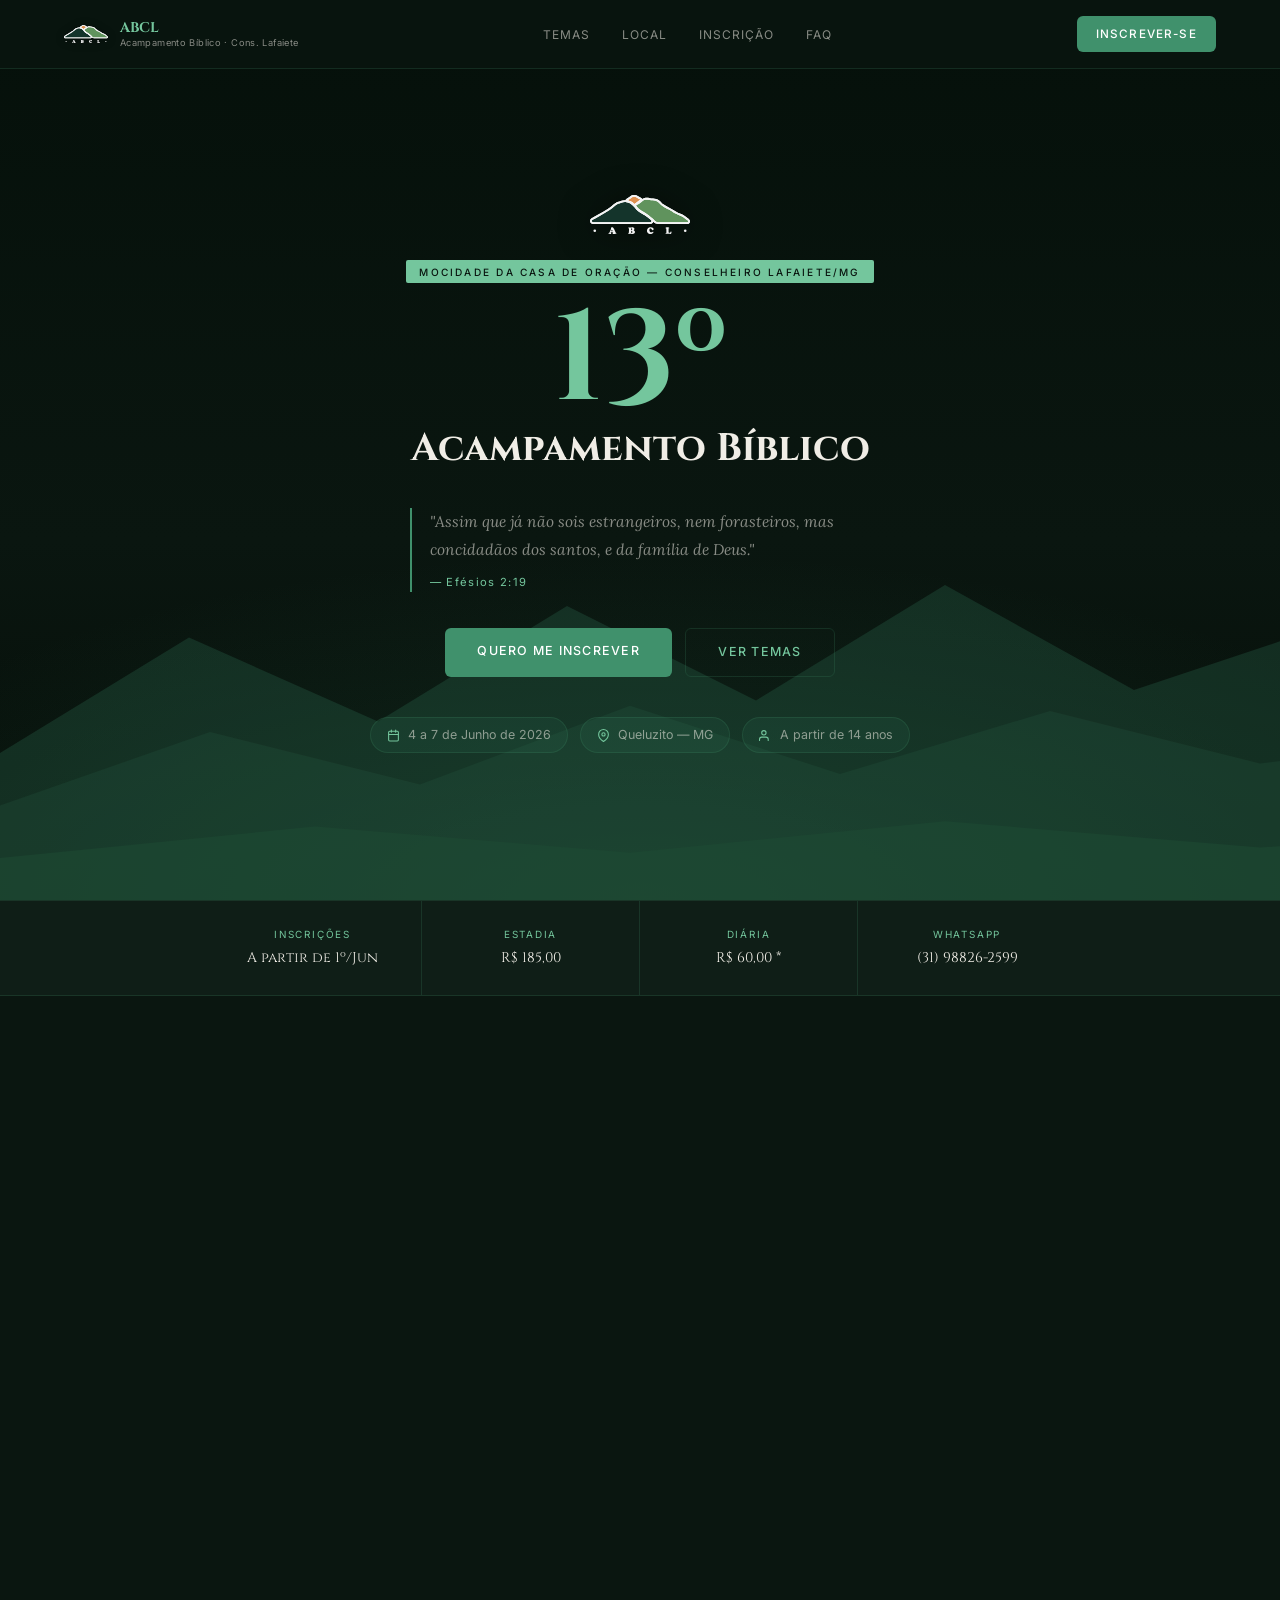
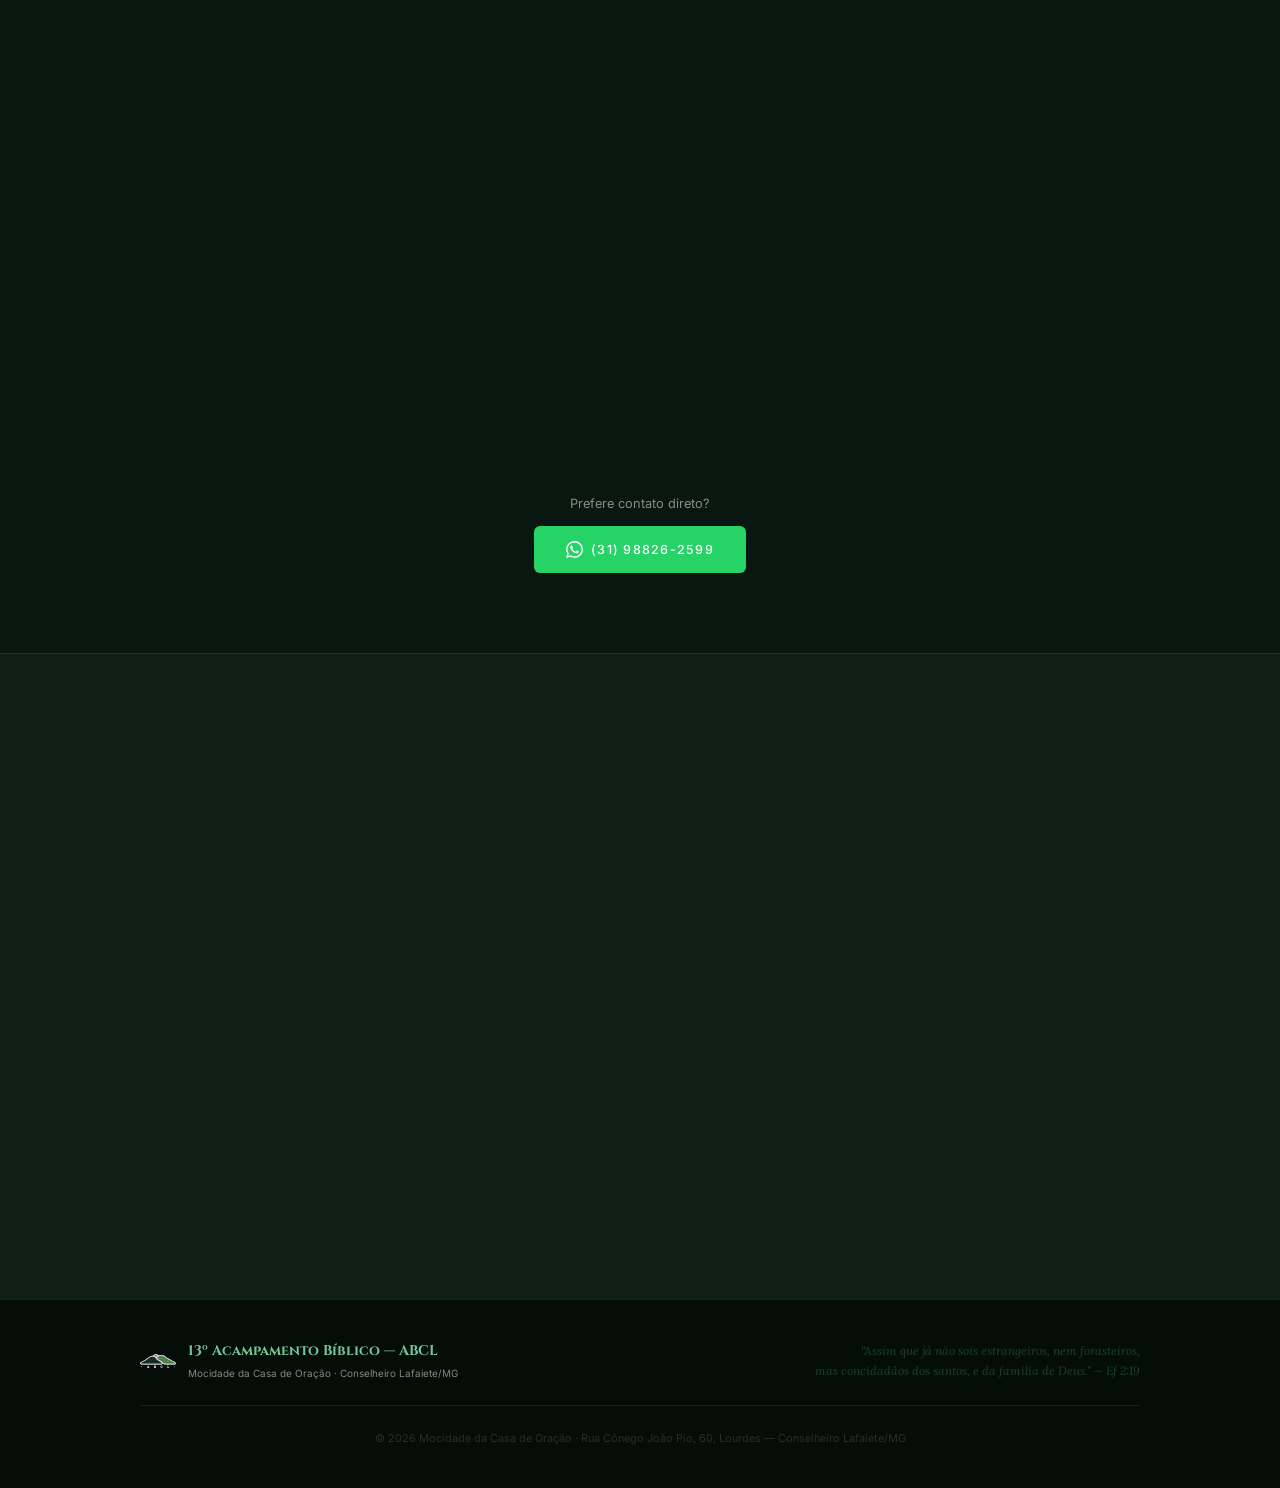
==== index.html @ 03ef57f0 "Primeira versão portfolio 2.0" ====
<!DOCTYPE html>
<html lang="pt-BR">
<head>
  <meta charset="UTF-8" />
  <meta name="viewport" content="width=device-width, initial-scale=1.0" />

  <!-- ════════════════════════════════════════════════════════
       🔧 METADADOS — atualize a cada edição
       ════════════════════════════════════════════════════════ -->
  <title>13º Acampamento Bíblico — ABCL 2026</title>
  <meta name="description"    content="13º Acampamento Bíblico da Mocidade da Casa de Oração — 4 a 7 de Junho de 2026, Sítio Recanto Del Rey, Queluzito/MG." />
  <meta name="author"         content="Mocidade da Casa de Oração — Conselheiro Lafaiete" />
  <meta name="theme-color"    content="#0A1610" />

  <!-- Open Graph -->
  <meta property="og:title"       content="13º Acampamento Bíblico — ABCL 2026" />
  <meta property="og:description" content="Assim que já não sois estrangeiros, nem forasteiros, mas concidadãos dos santos, e da família de Deus. — Ef 2:19" />
  <meta property="og:type"        content="website" />
  <meta property="og:image"       content="assets/logo-abcl.svg" />

  <!-- Fontes -->
  <link rel="preconnect" href="https://fonts.googleapis.com" />
  <link rel="preconnect" href="https://fonts.gstatic.com" crossorigin />
  <link href="https://fonts.googleapis.com/css2?family=Cinzel:wght@400;700&family=Lora:ital,wght@0,400;1,400&family=Inter:wght@400;500&display=swap" rel="stylesheet" />

  <!-- CSS -->
  <link rel="stylesheet" href="css/abcl.css" />
  <link rel="stylesheet" href="css/site.css" />
</head>
<body>

  <!--
  ════════════════════════════════════════════════════════════
  🔧 DADOS DA EDIÇÃO ATUAL — edite aqui a cada novo acampamento
  ════════════════════════════════════════════════════════════

    Edição:      13º
    Ano:         2026
    Data:        4 a 7 de Junho de 2026
    Local:       Sítio Recanto Del Rey — Queluzito/MG
    Idade:       A partir de 14 anos
    Estadia:     R$ 185,00
    Diária:      R$ 60,00 (*condições especiais)
    Inscrições:  A partir de 1º de Junho de 2026
    WhatsApp:    (31) 98826-2599
    Forms:       https://forms.gle/VAdsxWVp7fedCzD76

    Preletores:
      - Paulo Silas       (Poços de Caldas/MG)
      - Evaldo Soares     (Córrego Fundo/MG)

    Temas:
      1. Amar a Família de Deus
         Um estudo sobre a Igreja Local — Composição, Propósito e Futuro

      2. A Relativização da Verdade
         Estudos sobre os tempos em que vivemos

    Versículo:   Efésios 2:19

    Contatos:    Haniel Soares · Naasson Vieira · Mauri Diniz

  ════════════════════════════════════════════════════════════ -->


  <!-- ══ NAV ══════════════════════════════════════════════════ -->
  <nav id="nav">
    <a href="#" class="nav-brand">
      <img src="assets/logo-abcl.svg" alt="Logo ABCL" class="nav-logo-img" width="44" height="44" />
      <div class="nav-logo-text">
        ABCL
        <small>Acampamento Bíblico · Cons. Lafaiete</small>
      </div>
    </a>

    <ul class="nav-links">
      <li><a href="#temas">Temas</a></li>
      <li><a href="#local">Local</a></li>
      <li><a href="#inscricao">Inscrição</a></li>
      <li><a href="#faq">FAQ</a></li>
    </ul>

    <a href="#inscricao" class="btn btn-solid" style="font-size:0.73rem; padding:0.55rem 1.2rem;">
      Inscrever-se
    </a>

    <button class="hamburger" aria-label="Abrir menu" onclick="toggleMenu()">
      <span></span><span></span><span></span>
    </button>
  </nav>

  <!-- ══ MENU MOBILE ══════════════════════════════════════════ -->
  <div id="menu-mobile" role="dialog" aria-label="Menu de navegação">
    <a href="#temas"     onclick="toggleMenu()">Temas</a>
    <a href="#local"     onclick="toggleMenu()">Local</a>
    <a href="#inscricao" onclick="toggleMenu()">Inscrição</a>
    <a href="#faq"       onclick="toggleMenu()">FAQ</a>
    <a href="#inscricao" onclick="toggleMenu()" class="btn btn-solid">Inscrever-se</a>
  </div>


  <!-- ══ HERO ═════════════════════════════════════════════════ -->
  <section class="hero" id="home">

    <!-- Montanhas decorativas (SVG inline — leve, sem request extra) -->
    <svg class="hero-mountains" viewBox="0 0 1440 360" preserveAspectRatio="none" aria-hidden="true">
      <polygon points="0,360 0,220 180,110 360,190 540,80 720,170 900,60 1080,160 1260,100 1440,180 1440,360" fill="rgba(45,106,79,0.30)"/>
      <polygon points="0,360 0,270 200,200 400,250 600,175 800,240 1000,180 1200,230 1440,200 1440,360" fill="rgba(45,106,79,0.18)"/>
      <polygon points="0,360 0,320 300,290 600,315 900,285 1200,310 1440,295 1440,360" fill="rgba(30,75,52,0.55)"/>
    </svg>

    <div class="hero-content">
      <!-- Logo principal -->
      <img
        src="assets/logo-abcl.svg"
        alt="Logo ABCL — Acampamento Bíblico Conselheiro Lafaiete"
        class="hero-logo"
        width="100"
      />

      <span class="hero-badge">Mocidade da Casa de Oração — Conselheiro Lafaiete/MG</span>

      <span class="hero-num">13º</span>
      <h1 class="hero-title">Acampamento Bíblico</h1>

      <blockquote class="hero-verse">
        "Assim que já não sois estrangeiros, nem forasteiros, mas concidadãos
        dos santos, e da família de Deus."
        <cite>— Efésios 2:19</cite>
      </blockquote>

      <div class="hero-btns">
        <a href="#inscricao" class="btn btn-solid">Quero me inscrever</a>
        <a href="#temas"     class="btn btn-ghost">Ver temas</a>
      </div>

      <div class="hero-chips">
        <span class="chip">
          <!-- ícone calendário -->
          <svg width="13" height="13" viewBox="0 0 24 24" fill="none" stroke="currentColor" stroke-width="2" stroke-linecap="round" stroke-linejoin="round" aria-hidden="true">
            <rect x="3" y="4" width="18" height="18" rx="2"/><line x1="3" y1="10" x2="21" y2="10"/>
            <line x1="16" y1="2" x2="16" y2="6"/><line x1="8" y1="2" x2="8" y2="6"/>
          </svg>
          4 a 7 de Junho de 2026
        </span>
        <span class="chip">
          <!-- ícone pin -->
          <svg width="13" height="13" viewBox="0 0 24 24" fill="none" stroke="currentColor" stroke-width="2" stroke-linecap="round" stroke-linejoin="round" aria-hidden="true">
            <path d="M21 10c0 7-9 13-9 13s-9-6-9-13a9 9 0 0 1 18 0z"/><circle cx="12" cy="10" r="3"/>
          </svg>
          Queluzito — MG
        </span>
        <span class="chip">
          <!-- ícone pessoa -->
          <svg width="13" height="13" viewBox="0 0 24 24" fill="none" stroke="currentColor" stroke-width="2" stroke-linecap="round" stroke-linejoin="round" aria-hidden="true">
            <path d="M17 21v-2a4 4 0 0 0-4-4H5a4 4 0 0 0-4 4v2"/><circle cx="9" cy="7" r="4"/>
          </svg>
          A partir de 14 anos
        </span>
      </div>
    </div>
  </section>


  <!-- ══ FAIXA DE INFO ════════════════════════════════════════ -->
  <div class="faixa">
    <div class="faixa-grid container">
      <div class="faixa-item">
        <div class="fi-label">Inscrições</div>
        <div class="fi-value">A partir de 1º/Jun</div>
      </div>
      <div class="faixa-item">
        <div class="fi-label">Estadia</div>
        <div class="fi-value">R$ 185,00</div>
      </div>
      <div class="faixa-item">
        <div class="fi-label">Diária</div>
        <div class="fi-value">R$ 60,00 *</div>
      </div>
      <div class="faixa-item">
        <div class="fi-label">WhatsApp</div>
        <div class="fi-value">(31) 98826-2599</div>
      </div>
    </div>
  </div>


  <!-- ══ TEMAS ═════════════════════════════════════════════════ -->
  <section class="temas" id="temas">
    <div class="container">
      <p class="label reveal">Estudos bíblicos</p>
      <h2 class="titulo reveal">Temas de 2026</h2>
      <div class="sep reveal"></div>

      <div class="temas-grid">

        <!-- Tema 1 -->
        <article class="tema-card reveal">
          <div class="tema-num">TEMA 01 · PAULO SILAS</div>
          <h3 class="tema-titulo">Amar a Família de Deus</h3>
          <p class="tema-sub">Um estudo sobre a Igreja Local — Composição, Propósito e Futuro</p>
          <p class="corpo" style="font-size:0.88rem;">
            O que é a Igreja? Para que ela existe? Este estudo nos convida a
            redescobrir o amor pela comunidade dos santos e o privilégio de
            pertencer à família de Deus.
          </p>
          <div class="tema-pregador">
            <div class="avatar" aria-hidden="true">PS</div>
            <div>
              <div class="pregador-nome">Paulo Silas</div>
              <div class="pregador-local">Poços de Caldas — MG</div>
            </div>
          </div>
        </article>

        <!-- Tema 2 -->
        <article class="tema-card reveal" style="transition-delay:.1s">
          <div class="tema-num">TEMA 02 · EVALDO SOARES</div>
          <h3 class="tema-titulo">A Relativização da Verdade</h3>
          <p class="tema-sub">Estudos sobre os tempos em que vivemos</p>
          <p class="corpo" style="font-size:0.88rem;">
            Em um mundo que questiona toda verdade absoluta, como permanecer
            firme? Um estudo sobre os desafios contemporâneos à fé bíblica e
            como navegar com discernimento.
          </p>
          <div class="tema-pregador">
            <div class="avatar" aria-hidden="true">ES</div>
            <div>
              <div class="pregador-nome">Evaldo Soares</div>
              <div class="pregador-local">Córrego Fundo — MG</div>
            </div>
          </div>
        </article>

      </div>

      <!-- Versículo destaque -->
      <div class="verse-block reveal">
        <blockquote>
          "Assim que já não sois estrangeiros, nem forasteiros, mas concidadãos
          dos santos, e da família de Deus."
          <cite>— Efésios 2:19</cite>
        </blockquote>
      </div>
    </div>
  </section>


  <!-- ══ LOCAL ══════════════════════════════════════════════════ -->
  <section class="local" id="local">
    <div class="container">
      <p class="label reveal">Onde acontece</p>
      <h2 class="titulo reveal">Local do evento</h2>
      <div class="sep reveal"></div>

      <div class="local-grid">
        <ul class="info-list reveal">
          <li>
            <div class="info-icon" aria-hidden="true">
              <svg width="16" height="16" viewBox="0 0 24 24" fill="none" stroke="currentColor" stroke-width="1.5" stroke-linecap="round" stroke-linejoin="round">
                <path d="M21 10c0 7-9 13-9 13s-9-6-9-13a9 9 0 0 1 18 0z"/><circle cx="12" cy="10" r="3"/>
              </svg>
            </div>
            <div class="info-text">
              <strong>Sítio Recanto Del Rey</strong>
              <span>Queluzito — MG</span>
            </div>
          </li>
          <li>
            <div class="info-icon" aria-hidden="true">
              <svg width="16" height="16" viewBox="0 0 24 24" fill="none" stroke="currentColor" stroke-width="1.5" stroke-linecap="round" stroke-linejoin="round">
                <rect x="3" y="4" width="18" height="18" rx="2"/><line x1="3" y1="10" x2="21" y2="10"/>
              </svg>
            </div>
            <div class="info-text">
              <strong>4 a 7 de Junho de 2026</strong>
              <span>4 dias de acampamento</span>
            </div>
          </li>
          <li>
            <div class="info-icon" aria-hidden="true">
              <svg width="16" height="16" viewBox="0 0 24 24" fill="none" stroke="currentColor" stroke-width="1.5" stroke-linecap="round" stroke-linejoin="round">
                <path d="M17 21v-2a4 4 0 0 0-4-4H5a4 4 0 0 0-4 4v2"/><circle cx="9" cy="7" r="4"/>
              </svg>
            </div>
            <div class="info-text">
              <strong>A partir de 14 anos</strong>
              <span>Sem limite máximo de idade</span>
            </div>
          </li>
          <li>
            <div class="info-icon" aria-hidden="true">
              <svg width="16" height="16" viewBox="0 0 24 24" fill="none" stroke="currentColor" stroke-width="1.5" stroke-linecap="round" stroke-linejoin="round">
                <path d="M3 9l9-7 9 7v11a2 2 0 0 1-2 2H5a2 2 0 0 1-2-2z"/>
              </svg>
            </div>
            <div class="info-text">
              <strong>Mocidade da Casa de Oração</strong>
              <span>Rua Cônego João Pio, 60 — Lourdes, Conselheiro Lafaiete/MG</span>
            </div>
          </li>
        </ul>

        <div class="mapa reveal">
          <div class="mapa-grid" aria-hidden="true"></div>
          <div class="mapa-pin">
            <div class="pin" aria-hidden="true">
              <svg width="18" height="18" viewBox="0 0 24 24" fill="none" stroke="currentColor" stroke-width="2" stroke-linecap="round" stroke-linejoin="round">
                <path d="M21 10c0 7-9 13-9 13s-9-6-9-13a9 9 0 0 1 18 0z"/><circle cx="12" cy="10" r="3"/>
              </svg>
            </div>
            <div class="mapa-nome">
              Queluzito — MG
              <small>Sítio Recanto Del Rey</small>
            </div>
            <a
              href="https://maps.google.com/?q=Queluzito+MG"
              target="_blank"
              rel="noopener noreferrer"
              class="btn btn-ghost"
              style="font-size:0.7rem; padding:0.5rem 1rem;"
            >
              Ver no Google Maps →
            </a>
          </div>
        </div>
      </div>
    </div>
  </section>


  <!-- ══ INSCRIÇÃO ══════════════════════════════════════════════ -->
  <section class="inscricao" id="inscricao">
    <div class="inscricao-inner">
      <p class="label reveal">Garanta sua vaga</p>
      <h2 class="titulo reveal">Inscrições</h2>
      <div class="sep center reveal"></div>
      <p class="corpo reveal">Inscrições abertas a partir de 1º de Junho. Vagas limitadas!</p>

      <!-- Countdown -->
      <div class="countdown reveal" aria-label="Contagem regressiva para o acampamento">
        <div class="cd-unit">
          <span class="cd-num" id="cd-d">--</span>
          <span class="cd-label">Dias</span>
        </div>
        <div class="cd-unit">
          <span class="cd-num" id="cd-h">--</span>
          <span class="cd-label">Horas</span>
        </div>
        <div class="cd-unit">
          <span class="cd-num" id="cd-m">--</span>
          <span class="cd-label">Min</span>
        </div>
        <div class="cd-unit">
          <span class="cd-num" id="cd-s">--</span>
          <span class="cd-label">Seg</span>
        </div>
      </div>

      <!-- Preços -->
      <div class="precos reveal">
        <div class="preco-card">
          <div class="preco-tipo">Estadia completa</div>
          <div class="preco-val"><small>R$</small> 185</div>
          <div class="preco-obs">4 dias · hospedagem + refeições inclusas</div>
        </div>
        <div class="preco-card">
          <div class="preco-tipo">Diária</div>
          <div class="preco-val"><small>R$</small> 60<small>*</small></div>
          <div class="preco-obs">*Condições especiais disponíveis.<br>Consulte pelo WhatsApp.</div>
        </div>
      </div>

      <!-- ── CTA Google Forms ── -->
      <div class="forms-cta reveal">
        <p>
          Preencha o formulário oficial de inscrição pelo Google Forms.
          É rápido e seus dados ficam organizados diretamente com a equipe!
        </p>
        <a
          href="https://forms.gle/VAdsxWVp7fedCzD76"
          target="_blank"
          rel="noopener noreferrer"
          class="btn-forms"
          onclick="abrirForms(); return false;"
        >
          <!-- Ícone Google Forms -->
          <svg width="18" height="18" viewBox="0 0 24 24" fill="none" stroke="currentColor" stroke-width="2" stroke-linecap="round" stroke-linejoin="round" aria-hidden="true">
            <path d="M14 2H6a2 2 0 0 0-2 2v16a2 2 0 0 0 2 2h12a2 2 0 0 0 2-2V8z"/>
            <polyline points="14 2 14 8 20 8"/>
            <line x1="16" y1="13" x2="8" y2="13"/>
            <line x1="16" y1="17" x2="8" y2="17"/>
            <polyline points="10 9 9 9 8 9"/>
          </svg>
          Preencher Formulário de Inscrição
        </a>
      </div>

      <!-- Divisor opcional -->
      <div class="forms-divider reveal">ou envie seu interesse pelo WhatsApp</div>

      <!-- Formulário rápido → WhatsApp -->
      <div class="form-wrap reveal">
        <div class="form-row">
          <div class="field">
            <label for="nome">Nome completo</label>
            <input type="text" id="nome" placeholder="Seu nome" autocomplete="name" />
          </div>
          <div class="field">
            <label for="idade">Idade</label>
            <input type="number" id="idade" placeholder="Ex: 18" min="14" />
          </div>
        </div>
        <div class="form-row">
          <div class="field">
            <label for="tel">WhatsApp</label>
            <input type="tel" id="tel" placeholder="(31) 99999-9999" autocomplete="tel" />
          </div>
          <div class="field">
            <label for="cidade">Cidade</label>
            <input type="text" id="cidade" placeholder="Sua cidade" />
          </div>
        </div>
        <div class="form-row">
          <div class="field form-full">
            <label for="modalidade">Modalidade</label>
            <select id="modalidade">
              <option value="">Selecione...</option>
              <option>Estadia completa — R$ 185,00</option>
              <option>Diária — R$ 60,00</option>
              <option>Quero saber sobre condições especiais</option>
            </select>
          </div>
        </div>
        <div class="form-row">
          <div class="field form-full">
            <label for="obs">Observações (opcional)</label>
            <textarea id="obs" rows="2" placeholder="Alergias, dúvidas, necessidades..."></textarea>
          </div>
        </div>

        <button
          class="btn btn-solid"
          onclick="enviarWhats()"
          style="width:100%; padding:1rem; font-size:0.82rem; margin-top:0.5rem;"
        >
          Enviar interesse via WhatsApp
        </button>

        <p class="form-note">
          Ao clicar, você será direcionado ao WhatsApp com seus dados pré-preenchidos.<br>
          As inscrições serão confirmadas a partir de 1º de Junho de 2026.
        </p>
      </div>

      <!-- Botão WhatsApp direto -->
      <div class="whats-alt">
        <p>Prefere contato direto?</p>
        <a
          href="https://wa.me/5531988262599"
          target="_blank"
          rel="noopener noreferrer"
          class="btn btn-whats"
        >
          <!-- Ícone WhatsApp -->
          <svg width="17" height="17" viewBox="0 0 24 24" fill="currentColor" aria-hidden="true">
            <path d="M17.472 14.382c-.297-.149-1.758-.867-2.03-.967-.273-.099-.471-.148-.67.15-.197.297-.767.966-.94 1.164-.173.199-.347.223-.644.075-.297-.15-1.255-.463-2.39-1.475-.883-.788-1.48-1.761-1.653-2.059-.173-.297-.018-.458.13-.606.134-.133.298-.347.446-.52.149-.174.198-.298.298-.497.099-.198.05-.371-.025-.52-.075-.149-.669-1.612-.916-2.207-.242-.579-.487-.5-.669-.51-.173-.008-.371-.01-.57-.01-.198 0-.52.074-.792.372-.272.297-1.04 1.016-1.04 2.479 0 1.462 1.065 2.875 1.213 3.074.149.198 2.096 3.2 5.077 4.487.709.306 1.262.489 1.694.625.712.227 1.36.195 1.871.118.571-.085 1.758-.719 2.006-1.413.248-.694.248-1.289.173-1.413-.074-.124-.272-.198-.57-.347m-5.421 7.403h-.004a9.87 9.87 0 01-5.031-1.378l-.361-.214-3.741.982.998-3.648-.235-.374a9.86 9.86 0 01-1.51-5.26c.001-5.45 4.436-9.884 9.888-9.884 2.64 0 5.122 1.03 6.988 2.898a9.825 9.825 0 012.893 6.994c-.003 5.45-4.437 9.884-9.885 9.884m8.413-18.297A11.815 11.815 0 0012.05 0C5.495 0 .16 5.335.157 11.892c0 2.096.547 4.142 1.588 5.945L.057 24l6.305-1.654a11.882 11.882 0 005.683 1.448h.005c6.554 0 11.89-5.335 11.893-11.893a11.821 11.821 0 00-3.48-8.413z"/>
          </svg>
          (31) 98826-2599
        </a>
      </div>
    </div>
  </section>


  <!-- ══ FAQ ════════════════════════════════════════════════════ -->
  <section class="faq" id="faq">
    <div class="faq-inner">
      <p class="label reveal">Dúvidas</p>
      <h2 class="titulo reveal">Perguntas frequentes</h2>
      <div class="sep reveal"></div>

      <div class="faq-list reveal">

        <div class="faq-item">
          <div class="faq-q" onclick="toggleFaq(this)">
            Qual é a faixa etária?
            <span class="faq-ico" aria-hidden="true"></span>
          </div>
          <div class="faq-a">
            A partir de 14 anos, sem limite máximo de idade.
            Menores de 18 anos precisam de autorização dos pais ou responsáveis.
          </div>
        </div>

        <div class="faq-item">
          <div class="faq-q" onclick="toggleFaq(this)">
            Preciso ser da Casa de Oração para participar?
            <span class="faq-ico" aria-hidden="true"></span>
          </div>
          <div class="faq-a">
            Não! O acampamento é aberto a jovens de outras igrejas e comunidades.
            A proposta é celebrar a unidade do corpo de Cristo reunindo irmãos de diferentes locais.
          </div>
        </div>

        <div class="faq-item">
          <div class="faq-q" onclick="toggleFaq(this)">
            Quando abrem as inscrições?
            <span class="faq-ico" aria-hidden="true"></span>
          </div>
          <div class="faq-a">
            As inscrições abrirão a partir de 1º de Junho de 2026.
            Você pode pré-cadastrar seu interesse pelo formulário acima ou entrar em
            contato pelo WhatsApp (31) 98826-2599.
          </div>
        </div>

        <div class="faq-item">
          <div class="faq-q" onclick="toggleFaq(this)">
            Qual a diferença entre estadia e diária?
            <span class="faq-ico" aria-hidden="true"></span>
          </div>
          <div class="faq-a">
            A estadia (R$ 185,00) inclui hospedagem pelos 4 dias com todas as refeições.
            A diária (R$ 60,00) é para quem não ficará hospedado mas quer participar de um dia.
            Condições especiais disponíveis — consulte a organização pelo WhatsApp.
          </div>
        </div>

        <div class="faq-item">
          <div class="faq-q" onclick="toggleFaq(this)">
            O que devo levar?
            <span class="faq-ico" aria-hidden="true"></span>
          </div>
          <div class="faq-a">
            Após confirmar a inscrição você receberá a lista completa. Em geral:
            roupas para 4 dias, agasalho (as noites de Junho são frias!),
            bíblia, caderno, caneta, tênis e itens de higiene pessoal.
          </div>
        </div>

        <div class="faq-item">
          <div class="faq-q" onclick="toggleFaq(this)">
            Como entrar em contato?
            <span class="faq-ico" aria-hidden="true"></span>
          </div>
          <div class="faq-a">
            Fale com Haniel Soares, Naasson Vieira ou Mauri Diniz pelo
            WhatsApp (31) 98826-2599. Nossa equipe terá prazer em responder qualquer dúvida!
          </div>
        </div>

      </div>
    </div>
  </section>


  <!-- ══ FOOTER ═════════════════════════════════════════════════ -->
  <footer>
    <div class="footer-inner">
      <div class="footer-brand">
        <img src="assets/logo-abcl.svg" alt="Logo ABCL" class="footer-logo-img" width="36" />
        <div class="footer-logo-text">
          13º Acampamento Bíblico — ABCL
          <small>Mocidade da Casa de Oração · Conselheiro Lafaiete/MG</small>
        </div>
      </div>

      <p class="footer-verse">
        "Assim que já não sois estrangeiros, nem forasteiros,<br>
        mas concidadãos dos santos, e da família de Deus." — Ef 2:19
      </p>

      <p class="footer-copy">
        © 2026 Mocidade da Casa de Oração · Rua Cônego João Pio, 60, Lourdes — Conselheiro Lafaiete/MG
      </p>
    </div>
  </footer>


  <!-- JS -->
  <script src="js/main.js"></script>

</body>
</html>
---- css/abcl.css ----
/* ================================================================
   ABCL DESIGN SYSTEM — abcl.css
   Compartilhado por todas as páginas da plataforma
   ================================================================ */

/* ── FONTES ── */
@import url('https://fonts.googleapis.com/css2?family=Syne:wght@400;600;700;800&family=DM+Sans:wght@300;400;500&family=DM+Mono:wght@400;500&display=swap');

/* ── TOKENS ── */
:root {
  /* Verdes */
  --g900: #0C1A10;
  --g800: #122218;
  --g700: #1A3325;
  --g600: #2D6A4F;
  --g500: #40916C;
  --g400: #52B788;
  --g300: #74C69D;
  --g200: #95D5B2;
  --g100: #D8F3DC;

  /* Laranja / acento quente */
  --a500: #D4845A;
  --a400: #E09070;

  /* Neutros */
  --n950: #060D08;
  --n900: #0A1610;
  --n800: #0F1E17;
  --n700: #162A1E;
  --n600: #1E3829;
  --n400: #2E5540;
  --n200: rgba(240,237,230,0.55);
  --n100: rgba(240,237,230,0.85);
  --white: #F4F1EB;

  /* Status */
  --ok:   #22C55E;
  --warn: #F59E0B;
  --err:  #EF4444;
  --info: #3B82F6;

  /* Utilitários */
  --borda: rgba(64,145,108,0.18);
  --borda-h: rgba(64,145,108,0.38);
  --radius: 10px;
  --radius-sm: 6px;
  --radius-lg: 16px;

  /* Tipografia */
  --font-display: 'Syne', sans-serif;
  --font-body:    'DM Sans', sans-serif;
  --font-mono:    'DM Mono', monospace;

  /* Sombras */
  --shadow-sm: 0 1px 3px rgba(0,0,0,.3);
  --shadow-md: 0 4px 16px rgba(0,0,0,.4);
  --shadow-lg: 0 12px 40px rgba(0,0,0,.5);
  --shadow-g:  0 8px 24px rgba(64,145,108,.2);
}

/* ── RESET ── */
*, *::before, *::after { box-sizing: border-box; margin: 0; padding: 0; }
html  { scroll-behavior: smooth; -webkit-text-size-adjust: 100%; }
body  {
  font-family: var(--font-body);
  background: var(--n900);
  color: var(--white);
  line-height: 1.6;
  overflow-x: hidden;
  -webkit-font-smoothing: antialiased;
}
img   { display: block; max-width: 100%; }
a     { color: inherit; text-decoration: none; }
button, input, select, textarea { font-family: var(--font-body); }

/* ── TIPOGRAFIA ── */
.t-display { font-family: var(--font-display); font-weight: 800; }
.t-heading  { font-family: var(--font-display); font-weight: 700; }
.t-label    { font-size: .65rem; font-weight: 600; letter-spacing: .22em; text-transform: uppercase; color: var(--g300); }
.t-mono     { font-family: var(--font-mono); }

/* ── LAYOUT ── */
.container  { max-width: 1040px; margin: 0 auto; padding: 0 5vw; }

/* ── CARDS ── */
.card {
  background: var(--n800);
  border: 1px solid var(--borda);
  border-radius: var(--radius);
}

.card-p  { padding: 1.5rem; }
.card-sm { padding: 1rem; }

/* ── BOTÕES ── */
.btn {
  display: inline-flex; align-items: center; justify-content: center; gap: .45rem;
  font-family: var(--font-display); font-size: .78rem; font-weight: 600;
  letter-spacing: .06em; text-transform: uppercase;
  padding: .65rem 1.35rem; border-radius: var(--radius-sm);
  border: none; cursor: pointer;
  transition: transform .15s, opacity .15s, box-shadow .2s;
  white-space: nowrap;
}
.btn:hover  { transform: translateY(-1px); opacity: .9; }
.btn:active { transform: scale(.97); }

.btn-g    { background: var(--g500); color: var(--n950); }
.btn-g:hover { box-shadow: var(--shadow-g); }

.btn-ghost { background: transparent; border: 1px solid var(--borda); color: var(--g300); }
.btn-ghost:hover { border-color: var(--borda-h); background: rgba(64,145,108,.07); }

.btn-danger { background: rgba(239,68,68,.15); border: 1px solid rgba(239,68,68,.25); color: #fca5a5; }
.btn-warn   { background: rgba(245,158,11,.15); border: 1px solid rgba(245,158,11,.25); color: #fcd34d; }
.btn-ok     { background: rgba(34,197,94,.15);  border: 1px solid rgba(34,197,94,.25);  color: #86efac; }

.btn-sm { padding: .42rem .85rem; font-size: .7rem; }
.btn-lg { padding: .9rem 2rem; font-size: .85rem; }
.btn-full { width: 100%; }

/* ── FORM FIELDS ── */
.field { display: flex; flex-direction: column; gap: .3rem; }

.field label {
  font-size: .63rem; font-weight: 600;
  letter-spacing: .12em; text-transform: uppercase;
  color: var(--n200);
}

.field input,
.field select,
.field textarea {
  background: var(--n700);
  border: 1px solid var(--borda);
  border-radius: var(--radius-sm);
  padding: .7rem .95rem;
  font-size: .88rem; color: var(--white);
  outline: none;
  transition: border-color .2s, background .2s;
  width: 100%;
}

.field input:focus,
.field select:focus,
.field textarea:focus {
  border-color: var(--g500);
  background: rgba(64,145,108,.06);
}

.field input::placeholder,
.field textarea::placeholder { color: rgba(240,237,230,.18); }
.field select option          { background: var(--n800); }

/* ── BADGES ── */
.badge {
  display: inline-flex; align-items: center; gap: .3rem;
  font-size: .63rem; font-weight: 600;
  letter-spacing: .08em; text-transform: uppercase;
  padding: .2rem .6rem; border-radius: 100px;
}

.badge-g    { background: rgba(64,145,108,.2); color: var(--g300); }
.badge-warn { background: rgba(245,158,11,.2); color: #fcd34d; }
.badge-err  { background: rgba(239,68,68,.2);  color: #fca5a5; }
.badge-ok   { background: rgba(34,197,94,.2);  color: #86efac; }
.badge-info { background: rgba(59,130,246,.2); color: #93c5fd; }

/* ── STATUS DOT ── */
.dot { width: 8px; height: 8px; border-radius: 50%; flex-shrink: 0; }
.dot-ok   { background: var(--ok);   box-shadow: 0 0 6px var(--ok); }
.dot-warn { background: var(--warn); box-shadow: 0 0 6px var(--warn); }
.dot-err  { background: var(--err);  box-shadow: 0 0 6px var(--err); }

/* ── DIVIDER ── */
.divider      { height: 1px; background: var(--borda); }
.divider-text {
  display: flex; align-items: center; gap: 1rem;
  font-size: .7rem; font-weight: 600; letter-spacing: .15em; text-transform: uppercase;
  color: var(--n200);
}
.divider-text::before,
.divider-text::after { content: ''; flex: 1; height: 1px; background: var(--borda); }

/* ── TOAST ── */
.toast-container {
  position: fixed; bottom: 1.5rem; right: 1.5rem;
  display: flex; flex-direction: column; gap: .5rem;
  z-index: 9999; pointer-events: none;
}

.toast {
  background: var(--n800); border: 1px solid var(--borda);
  border-radius: var(--radius); padding: .75rem 1.1rem;
  font-size: .83rem; font-weight: 500;
  display: flex; align-items: center; gap: .6rem;
  min-width: 220px; max-width: 340px;
  box-shadow: var(--shadow-md);
  animation: toastIn .3s ease;
  pointer-events: all;
}

.toast.ok   { border-left: 3px solid var(--ok);   }
.toast.warn { border-left: 3px solid var(--warn);  }
.toast.err  { border-left: 3px solid var(--err);   }

@keyframes toastIn  { from { opacity:0; transform: translateX(24px); } to { opacity:1; transform: translateX(0); } }
@keyframes toastOut { from { opacity:1; } to { opacity:0; transform: translateX(24px); } }

/* ── OFFLINE BANNER ── */
.offline-banner {
  position: fixed; top: 0; left: 0; right: 0; z-index: 500;
  background: var(--warn); color: #000;
  font-size: .78rem; font-weight: 600;
  text-align: center; padding: .4rem;
  letter-spacing: .06em;
  display: none;
}

body.offline .offline-banner { display: block; }
body.offline { padding-top: 30px; }

/* ── SYNC INDICATOR ── */
.sync-status {
  display: inline-flex; align-items: center; gap: .4rem;
  font-size: .7rem; font-weight: 500;
  color: var(--n200); cursor: pointer;
}

.sync-dot { width: 6px; height: 6px; border-radius: 50%; background: var(--ok); }
.sync-dot.pending { background: var(--warn); animation: pulse 1s infinite; }
.sync-dot.offline { background: var(--err); }

@keyframes pulse { 0%,100% { opacity:1; } 50% { opacity:.3; } }

/* ── MODAIS ── */
.modal-overlay {
  position: fixed; inset: 0; z-index: 200;
  background: rgba(0,0,0,.75);
  display: flex; align-items: center; justify-content: center; padding: 1rem;
}

.modal {
  background: var(--n800); border: 1px solid var(--borda);
  border-radius: var(--radius-lg);
  padding: 2rem; width: 100%; max-width: 500px;
  animation: modalIn .25s ease;
  max-height: 90vh; overflow-y: auto;
}

.modal h3 { font-family: var(--font-display); font-size: 1.1rem; color: var(--g300); margin-bottom: 1.25rem; }
.modal-actions { display: flex; gap: .75rem; justify-content: flex-end; margin-top: 1.5rem; }

@keyframes modalIn { from { opacity:0; transform: scale(.95) translateY(12px); } to { opacity:1; transform: none; } }

/* ── SCROLLBAR ── */
::-webkit-scrollbar { width: 5px; height: 5px; }
::-webkit-scrollbar-track { background: transparent; }
::-webkit-scrollbar-thumb { background: var(--g600); border-radius: 3px; }

/* ── ANIMAÇÕES ── */
.fade-up { animation: fadeUp .55s ease both; }
@keyframes fadeUp { from { opacity:0; transform: translateY(16px); } to { opacity:1; transform: none; } }

/* Stagger helper */
.stagger > * { animation: fadeUp .5s ease both; }
.stagger > *:nth-child(1) { animation-delay: .04s; }
.stagger > *:nth-child(2) { animation-delay: .08s; }
.stagger > *:nth-child(3) { animation-delay: .12s; }
.stagger > *:nth-child(4) { animation-delay: .16s; }
.stagger > *:nth-child(5) { animation-delay: .20s; }
.stagger > *:nth-child(6) { animation-delay: .24s; }

/* ── RESPONSIVO UTILITÁRIO ── */
@media (max-width: 768px) {
  .hide-mobile { display: none !important; }
}

@media (min-width: 769px) {
  .hide-desktop { display: none !important; }
}
---- css/site.css ----
/* ============================================================
   ABCL — Acampamento Bíblico Conselheiro Lafaiete
   style.css · Versão 2026
   ============================================================

   🔧 Para mudar as cores do site inteiro, edite apenas aqui:
   ============================================================ */

:root {
  --verde:        #2D6A4F;
  --verde-mid:    #40916C;
  --verde-claro:  #74C69D;
  --laranja:      #D4845A;   /* cor do topo da montanha na logo */
  --fundo:        #0A1610;
  --fundo-card:   #0F1E17;
  --texto:        #F0EDE6;
  --texto-suave:  rgba(240, 237, 230, 0.55);
  --borda:        rgba(64, 145, 108, 0.2);
  --radius:       6px;
}

/* ============================================================
   RESET & BASE
   ============================================================ */
*, *::before, *::after {
  box-sizing: border-box;
  margin: 0;
  padding: 0;
}

html  { scroll-behavior: smooth; }

body  {
  font-family: 'Inter', sans-serif;
  background: var(--fundo);
  color: var(--texto);
  overflow-x: hidden;
  -webkit-font-smoothing: antialiased;
}

img { display: block; max-width: 100%; }
a   { color: inherit; }

/* ============================================================
   TIPOGRAFIA
   ============================================================ */
.label {
  font-size: 0.68rem;
  font-weight: 500;
  letter-spacing: 0.28em;
  text-transform: uppercase;
  color: var(--verde-claro);
}

.titulo {
  font-family: 'Cinzel', serif;
  font-size: clamp(1.6rem, 3.5vw, 2.4rem);
  font-weight: 700;
  line-height: 1.2;
  color: var(--texto);
}

.corpo {
  font-family: 'Lora', serif;
  font-size: 1rem;
  line-height: 1.85;
  color: var(--texto-suave);
}

/* ============================================================
   LAYOUT
   ============================================================ */
.container {
  max-width: 1000px;
  margin: 0 auto;
  padding: 0 5vw;
}

section { padding: 5rem 5vw; }

.sep {
  width: 36px;
  height: 2px;
  background: var(--verde-mid);
  border-radius: 1px;
  margin: 1rem 0 1.5rem;
}

.sep.center {
  margin-left: auto;
  margin-right: auto;
}

/* ============================================================
   BOTÕES
   ============================================================ */
.btn {
  display: inline-block;
  font-family: 'Inter', sans-serif;
  font-size: 0.78rem;
  font-weight: 500;
  letter-spacing: 0.1em;
  text-transform: uppercase;
  text-decoration: none;
  padding: 0.85rem 2rem;
  border-radius: var(--radius);
  border: none;
  cursor: pointer;
  transition: opacity 0.2s, transform 0.15s, box-shadow 0.2s;
}

.btn:hover {
  opacity: 0.88;
  transform: translateY(-1px);
}

.btn-solid {
  background: var(--verde-mid);
  color: #fff;
}

.btn-solid:hover {
  box-shadow: 0 8px 20px rgba(64, 145, 108, 0.3);
}

.btn-ghost {
  background: transparent;
  border: 1px solid var(--borda);
  color: var(--verde-claro);
}

.btn-ghost:hover {
  background: rgba(64, 145, 108, 0.08);
  border-color: var(--verde-claro);
}

.btn-whats {
  background: #25D366;
  color: #fff;
  display: inline-flex;
  align-items: center;
  gap: 0.5rem;
}

.btn-whats:hover {
  box-shadow: 0 8px 20px rgba(37, 211, 102, 0.3);
}

/* ============================================================
   NAV
   ============================================================ */
nav {
  position: fixed;
  top: 0; left: 0; right: 0;
  z-index: 100;
  display: flex;
  align-items: center;
  justify-content: space-between;
  padding: 0.75rem 5vw;
  background: rgba(10, 22, 16, 0.85);
  backdrop-filter: blur(16px);
  -webkit-backdrop-filter: blur(16px);
  border-bottom: 1px solid var(--borda);
  transition: background 0.3s;
}

.nav-brand {
  display: flex;
  align-items: center;
  gap: 0.75rem;
  text-decoration: none;
}

.nav-logo-img {
  width: 44px;
  height: 44px;
  object-fit: contain;
  /* A logo tem fundo transparente (xadrez no editor = transparente) */
  filter: drop-shadow(0 1px 4px rgba(0,0,0,0.4));
}

.nav-logo-text {
  font-family: 'Cinzel', serif;
  font-size: 0.88rem;
  font-weight: 700;
  color: var(--verde-claro);
  line-height: 1.2;
}

.nav-logo-text small {
  display: block;
  font-family: 'Inter', sans-serif;
  font-size: 0.58rem;
  font-weight: 400;
  color: var(--texto-suave);
  letter-spacing: 0.04em;
}

.nav-links {
  display: flex;
  gap: 2rem;
  list-style: none;
}

.nav-links a {
  font-size: 0.75rem;
  letter-spacing: 0.08em;
  text-transform: uppercase;
  color: var(--texto-suave);
  text-decoration: none;
  transition: color 0.2s;
}

.nav-links a:hover { color: var(--verde-claro); }

/* Hamburger */
.hamburger {
  display: none;
  flex-direction: column;
  gap: 5px;
  background: none;
  border: none;
  cursor: pointer;
  padding: 4px;
}

.hamburger span {
  display: block;
  width: 22px;
  height: 1.5px;
  background: var(--verde-claro);
  transition: transform 0.25s, opacity 0.25s;
}

/* Menu mobile */
#menu-mobile {
  display: none;
  position: fixed;
  inset: 0;
  z-index: 99;
  background: rgba(5, 10, 7, 0.98);
  flex-direction: column;
  align-items: center;
  justify-content: center;
  gap: 2rem;
}

#menu-mobile a {
  font-family: 'Cinzel', serif;
  font-size: 1.1rem;
  color: var(--texto);
  text-decoration: none;
  letter-spacing: 0.1em;
  transition: color 0.2s;
}

#menu-mobile a:hover { color: var(--verde-claro); }

/* ============================================================
   HERO
   ============================================================ */
.hero {
  min-height: 100vh;
  display: flex;
  align-items: center;
  justify-content: center;
  text-align: center;
  padding: 8rem 1.5rem 5rem;
  position: relative;
  overflow: hidden;
  background:
    radial-gradient(ellipse 100% 55% at 50% 100%, rgba(45,106,79,0.28) 0%, transparent 70%),
    linear-gradient(180deg, #05100A 0%, #0A1610 60%, #050E08 100%);
}

.hero-mountains {
  position: absolute;
  bottom: 0; left: 0; right: 0;
  height: 42%;
  pointer-events: none;
}

.hero-content {
  position: relative;
  z-index: 2;
  max-width: 700px;
}

/* Logo hero */
.hero-logo {
  width: 100px;
  height: auto;
  margin: 0 auto 1.5rem;
  filter: drop-shadow(0 4px 16px rgba(0,0,0,0.5));
  animation: fadeUp 0.7s ease both;
}

.hero-badge {
  display: inline-block;
  font-size: 0.63rem;
  font-weight: 500;
  letter-spacing: 0.22em;
  text-transform: uppercase;
  color: var(--fundo);
  background: var(--verde-claro);
  padding: 0.22rem 0.85rem;
  border-radius: 2px;
  margin-bottom: 1.25rem;
  animation: fadeUp 0.7s 0.05s ease both;
}

.hero-num {
  display: block;
  font-family: 'Cinzel', serif;
  font-size: clamp(4rem, 14vw, 8rem);
  font-weight: 700;
  color: var(--verde-claro);
  line-height: 0.9;
  animation: fadeUp 0.7s 0.08s ease both;
}

.hero-title {
  font-family: 'Cinzel', serif;
  font-size: clamp(1.4rem, 4vw, 2.4rem);
  font-weight: 700;
  color: var(--texto);
  margin-bottom: 1.75rem;
  animation: fadeUp 0.7s 0.12s ease both;
}

.hero-verse {
  font-family: 'Lora', serif;
  font-style: italic;
  font-size: 0.97rem;
  line-height: 1.8;
  color: var(--texto-suave);
  border-left: 2px solid var(--verde-mid);
  padding-left: 1.1rem;
  text-align: left;
  max-width: 460px;
  margin: 0 auto 2.25rem;
  animation: fadeUp 0.7s 0.15s ease both;
}

.hero-verse cite {
  display: block;
  font-style: normal;
  font-family: 'Inter', sans-serif;
  font-size: 0.7rem;
  letter-spacing: 0.12em;
  color: var(--verde-claro);
  margin-top: 0.5rem;
}

.hero-btns {
  display: flex;
  gap: 0.85rem;
  justify-content: center;
  flex-wrap: wrap;
  animation: fadeUp 0.7s 0.18s ease both;
}

/* Chips de info */
.hero-chips {
  margin-top: 2.5rem;
  display: flex;
  gap: 0.75rem;
  justify-content: center;
  flex-wrap: wrap;
  animation: fadeUp 0.7s 0.22s ease both;
}

.chip {
  display: flex;
  align-items: center;
  gap: 0.5rem;
  background: rgba(64, 145, 108, 0.1);
  border: 1px solid var(--borda);
  border-radius: 100px;
  padding: 0.45rem 1rem;
  font-size: 0.78rem;
  color: var(--texto-suave);
}

.chip svg { color: var(--verde-claro); flex-shrink: 0; }

/* ============================================================
   FAIXA DE INFO
   ============================================================ */
.faixa {
  background: var(--fundo-card);
  border-top: 1px solid var(--borda);
  border-bottom: 1px solid var(--borda);
}

.faixa-grid {
  display: grid;
  grid-template-columns: repeat(4, 1fr);
}

.faixa-item {
  padding: 1.6rem 1.5rem;
  border-right: 1px solid var(--borda);
  text-align: center;
}

.faixa-item:last-child { border-right: none; }

.fi-label {
  font-size: 0.62rem;
  letter-spacing: 0.18em;
  text-transform: uppercase;
  color: var(--verde-claro);
  margin-bottom: 0.3rem;
}

.fi-value {
  font-family: 'Cinzel', serif;
  font-size: 0.88rem;
  color: var(--texto);
}

/* ============================================================
   TEMAS
   ============================================================ */
.temas { background: var(--fundo); }

.temas-grid {
  display: grid;
  grid-template-columns: 1fr 1fr;
  gap: 1.25rem;
  margin-top: 2.5rem;
}

.tema-card {
  background: var(--fundo-card);
  border: 1px solid var(--borda);
  border-top: 3px solid var(--verde-mid);
  border-radius: var(--radius);
  padding: 2rem 1.75rem;
  transition: border-top-color 0.2s, transform 0.2s;
}

.tema-card:hover {
  border-top-color: var(--verde-claro);
  transform: translateY(-2px);
}

.tema-num {
  font-size: 0.62rem;
  letter-spacing: 0.2em;
  text-transform: uppercase;
  color: var(--verde-claro);
  margin-bottom: 0.75rem;
}

.tema-titulo {
  font-family: 'Cinzel', serif;
  font-size: 1.05rem;
  font-weight: 700;
  color: var(--texto);
  line-height: 1.35;
  margin-bottom: 0.4rem;
}

.tema-sub {
  font-family: 'Lora', serif;
  font-style: italic;
  font-size: 0.85rem;
  color: var(--texto-suave);
  margin-bottom: 1.25rem;
  line-height: 1.6;
}

.tema-pregador {
  display: flex;
  align-items: center;
  gap: 0.75rem;
  padding-top: 1.25rem;
  border-top: 1px solid var(--borda);
  margin-top: 1.25rem;
}

.avatar {
  width: 40px; height: 40px;
  flex-shrink: 0;
  background: rgba(64, 145, 108, 0.18);
  border: 1px solid var(--borda);
  border-radius: 50%;
  display: flex;
  align-items: center;
  justify-content: center;
  font-family: 'Cinzel', serif;
  font-size: 0.75rem;
  font-weight: 700;
  color: var(--verde-claro);
}

.pregador-nome  { font-size: 0.88rem; font-weight: 500; color: var(--texto); }
.pregador-local { font-size: 0.74rem; color: var(--texto-suave); }

/* Versículo destaque */
.verse-block {
  margin-top: 2.5rem;
  background: rgba(64, 145, 108, 0.07);
  border: 1px solid var(--borda);
  border-radius: var(--radius);
  padding: 2rem;
  text-align: center;
}

.verse-block blockquote {
  font-family: 'Lora', serif;
  font-style: italic;
  font-size: clamp(0.95rem, 2vw, 1.15rem);
  line-height: 1.8;
  color: var(--texto);
}

.verse-block cite {
  display: block;
  font-style: normal;
  font-size: 0.72rem;
  letter-spacing: 0.15em;
  color: var(--verde-claro);
  margin-top: 0.75rem;
}

/* ============================================================
   LOCAL
   ============================================================ */
.local {
  background: var(--fundo-card);
  border-top: 1px solid var(--borda);
}

.local-grid {
  display: grid;
  grid-template-columns: 1fr 1fr;
  gap: 4rem;
  align-items: center;
  margin-top: 2.5rem;
}

.info-list {
  list-style: none;
  display: flex;
  flex-direction: column;
  gap: 1rem;
}

.info-list li {
  display: flex;
  gap: 0.85rem;
  align-items: flex-start;
}

.info-icon {
  width: 34px; height: 34px;
  flex-shrink: 0;
  background: rgba(64, 145, 108, 0.1);
  border: 1px solid var(--borda);
  border-radius: 4px;
  display: flex;
  align-items: center;
  justify-content: center;
}

.info-icon svg { color: var(--verde-claro); }

.info-text strong {
  display: block;
  font-size: 0.84rem;
  color: var(--texto);
  margin-bottom: 0.1rem;
}

.info-text span {
  font-size: 0.78rem;
  color: var(--texto-suave);
  line-height: 1.5;
}

/* Mapa placeholder */
.mapa {
  background: rgba(64, 145, 108, 0.04);
  border: 1px solid var(--borda);
  border-radius: var(--radius);
  height: 300px;
  display: flex;
  flex-direction: column;
  align-items: center;
  justify-content: center;
  gap: 1rem;
  position: relative;
  overflow: hidden;
}

.mapa-grid {
  position: absolute; inset: 0;
  background:
    repeating-linear-gradient(0deg,   rgba(64,145,108,0.05) 0px, rgba(64,145,108,0.05) 1px, transparent 1px, transparent 34px),
    repeating-linear-gradient(90deg,  rgba(64,145,108,0.05) 0px, rgba(64,145,108,0.05) 1px, transparent 1px, transparent 34px);
}

.mapa-pin {
  position: relative; z-index: 2;
  display: flex; flex-direction: column; align-items: center; gap: 0.75rem;
}

.pin {
  width: 44px; height: 44px;
  background: var(--verde-mid);
  border-radius: 50% 50% 50% 4px;
  transform: rotate(-45deg);
  display: flex; align-items: center; justify-content: center;
}

.pin svg { transform: rotate(45deg); color: #fff; }

.mapa-nome {
  font-family: 'Cinzel', serif;
  font-size: 0.88rem;
  color: var(--verde-claro);
  text-align: center;
}

.mapa-nome small {
  display: block;
  font-family: 'Inter', sans-serif;
  font-size: 0.7rem;
  color: var(--texto-suave);
  margin-top: 0.2rem;
}

/* ============================================================
   INSCRIÇÃO
   ============================================================ */
.inscricao {
  background: var(--fundo);
  border-top: 1px solid var(--borda);
}

.inscricao-inner {
  max-width: 620px;
  margin: 0 auto;
  text-align: center;
}

/* Countdown */
.countdown {
  display: grid;
  grid-template-columns: repeat(4, 1fr);
  border: 1px solid var(--borda);
  border-radius: var(--radius);
  overflow: hidden;
  margin: 2rem 0;
}

.cd-unit {
  padding: 1.25rem 0.5rem;
  background: var(--fundo-card);
  border-right: 1px solid var(--borda);
  text-align: center;
}

.cd-unit:last-child { border-right: none; }

.cd-num {
  display: block;
  font-family: 'Cinzel', serif;
  font-size: 2rem;
  font-weight: 700;
  color: var(--verde-claro);
  line-height: 1;
}

.cd-label {
  display: block;
  font-size: 0.6rem;
  letter-spacing: 0.15em;
  text-transform: uppercase;
  color: var(--texto-suave);
  margin-top: 0.3rem;
}

/* Preços */
.precos {
  display: grid;
  grid-template-columns: 1fr 1fr;
  gap: 1rem;
  margin: 2rem 0;
  text-align: left;
}

.preco-card {
  background: var(--fundo-card);
  border: 1px solid var(--borda);
  border-top: 3px solid var(--verde-mid);
  border-radius: var(--radius);
  padding: 1.5rem;
}

.preco-tipo { font-size: 0.68rem; letter-spacing: 0.15em; text-transform: uppercase; color: var(--texto-suave); margin-bottom: 0.4rem; }
.preco-val  { font-family: 'Cinzel', serif; font-size: 2.2rem; font-weight: 700; color: var(--verde-claro); line-height: 1; }
.preco-val small { font-size: 0.95rem; font-weight: 400; }
.preco-obs  { font-size: 0.75rem; color: var(--texto-suave); margin-top: 0.35rem; line-height: 1.5; }

/* CTA Google Forms */
.forms-cta {
  background: var(--fundo-card);
  border: 1px solid var(--borda);
  border-radius: var(--radius);
  padding: 2rem;
  margin: 2rem 0;
  text-align: center;
}

.forms-cta p {
  font-family: 'Lora', serif;
  font-size: 0.95rem;
  color: var(--texto-suave);
  margin-bottom: 1.25rem;
  line-height: 1.7;
}

.forms-cta .btn-forms {
  background: #4285F4;
  color: #fff;
  display: inline-flex;
  align-items: center;
  gap: 0.6rem;
  font-size: 0.82rem;
  padding: 0.9rem 2rem;
  border-radius: var(--radius);
  text-decoration: none;
  font-weight: 500;
  letter-spacing: 0.06em;
  transition: opacity 0.2s, transform 0.15s, box-shadow 0.2s;
}

.forms-cta .btn-forms:hover {
  opacity: 0.9;
  transform: translateY(-1px);
  box-shadow: 0 8px 20px rgba(66, 133, 244, 0.3);
}

.forms-divider {
  display: flex;
  align-items: center;
  gap: 1rem;
  margin: 1.5rem 0;
  color: var(--texto-suave);
  font-size: 0.75rem;
  letter-spacing: 0.1em;
}

.forms-divider::before,
.forms-divider::after {
  content: '';
  flex: 1;
  height: 1px;
  background: var(--borda);
}

/* Formulário de contato rápido */
.form-wrap { text-align: left; }

.form-row {
  display: grid;
  grid-template-columns: 1fr 1fr;
  gap: 0.75rem;
  margin-bottom: 0.75rem;
}

.form-full { grid-column: 1 / -1; }

.field {
  display: flex;
  flex-direction: column;
  gap: 0.3rem;
}

.field label {
  font-size: 0.65rem;
  font-weight: 500;
  letter-spacing: 0.12em;
  text-transform: uppercase;
  color: var(--texto-suave);
}

.field input,
.field select,
.field textarea {
  background: rgba(255, 255, 255, 0.04);
  border: 1px solid var(--borda);
  border-radius: 4px;
  padding: 0.72rem 0.9rem;
  font-family: 'Inter', sans-serif;
  font-size: 0.88rem;
  color: var(--texto);
  outline: none;
  transition: border-color 0.2s, background 0.2s;
  width: 100%;
}

.field input:focus,
.field select:focus,
.field textarea:focus {
  border-color: var(--verde-mid);
  background: rgba(64, 145, 108, 0.05);
}

.field input::placeholder,
.field textarea::placeholder { color: rgba(240, 237, 230, 0.2); }
.field select option          { background: #0a1610; }

.form-note {
  font-size: 0.72rem;
  color: var(--texto-suave);
  text-align: center;
  margin-top: 0.75rem;
  line-height: 1.6;
  opacity: 0.6;
}

.whats-alt { margin-top: 1.75rem; text-align: center; }
.whats-alt p { font-size: 0.8rem; color: var(--texto-suave); margin-bottom: 0.75rem; }

/* ============================================================
   FAQ
   ============================================================ */
.faq {
  background: var(--fundo-card);
  border-top: 1px solid var(--borda);
}

.faq-inner {
  max-width: 660px;
  margin: 0 auto;
}

.faq-list { margin-top: 2.5rem; }

.faq-item { border-bottom: 1px solid var(--borda); }

.faq-q {
  display: flex;
  justify-content: space-between;
  align-items: center;
  padding: 1.1rem 0;
  cursor: pointer;
  font-family: 'Lora', serif;
  font-size: 0.95rem;
  color: var(--texto);
  gap: 1rem;
  user-select: none;
  transition: color 0.2s;
}

.faq-q:hover          { color: var(--verde-claro); }
.faq-item.open .faq-q { color: var(--verde-claro); }

.faq-ico {
  width: 18px; height: 18px;
  position: relative;
  flex-shrink: 0;
  color: var(--verde-mid);
}

.faq-ico::before,
.faq-ico::after {
  content: '';
  position: absolute;
  background: currentColor;
  border-radius: 1px;
  transition: transform 0.25s, opacity 0.25s;
}

.faq-ico::before { width: 12px; height: 1.5px; top: 50%; left: 50%; transform: translate(-50%,-50%); }
.faq-ico::after  { width: 1.5px; height: 12px; top: 50%; left: 50%; transform: translate(-50%,-50%); }
.faq-item.open .faq-ico::after { transform: translate(-50%,-50%) rotate(90deg); opacity: 0; }

.faq-a {
  max-height: 0;
  overflow: hidden;
  transition: max-height 0.32s ease;
  font-family: 'Lora', serif;
  font-size: 0.9rem;
  line-height: 1.85;
  color: var(--texto-suave);
}

.faq-item.open .faq-a {
  max-height: 260px;
  padding-bottom: 1.1rem;
}

/* ============================================================
   FOOTER
   ============================================================ */
footer {
  background: #050D08;
  border-top: 1px solid var(--borda);
  padding: 2.5rem 5vw;
}

.footer-inner {
  max-width: 1000px;
  margin: 0 auto;
  display: flex;
  justify-content: space-between;
  align-items: center;
  flex-wrap: wrap;
  gap: 1.5rem;
}

.footer-brand {
  display: flex;
  align-items: center;
  gap: 0.75rem;
}

.footer-logo-img {
  width: 36px;
  height: auto;
  object-fit: contain;
  filter: drop-shadow(0 1px 4px rgba(0,0,0,0.4));
  opacity: 0.85;
}

.footer-logo-text {
  font-family: 'Cinzel', serif;
  font-size: 0.88rem;
  font-weight: 700;
  color: var(--verde-claro);
}

.footer-logo-text small {
  display: block;
  font-family: 'Inter', sans-serif;
  font-size: 0.62rem;
  font-weight: 400;
  color: var(--texto-suave);
  margin-top: 0.2rem;
}

.footer-verse {
  font-family: 'Lora', serif;
  font-style: italic;
  font-size: 0.75rem;
  color: rgba(64, 145, 108, 0.4);
  text-align: right;
  max-width: 360px;
}

.footer-copy {
  width: 100%;
  font-size: 0.68rem;
  color: rgba(240, 237, 230, 0.15);
  text-align: center;
  padding-top: 1.5rem;
  border-top: 1px solid var(--borda);
}

/* ============================================================
   REVEAL ON SCROLL
   ============================================================ */
.reveal {
  opacity: 0;
  transform: translateY(20px);
  transition: opacity 0.65s ease, transform 0.65s ease;
}

.reveal.visible {
  opacity: 1;
  transform: translateY(0);
}

/* ============================================================
   RESPONSIVO
   ============================================================ */
@media (max-width: 768px) {
  .nav-links,
  nav > .btn { display: none; }

  .hamburger { display: flex; }

  /* Faixa 2x2 no mobile */
  .faixa-grid { grid-template-columns: 1fr 1fr; }
  .faixa-item:nth-child(2) { border-right: none; }
  .faixa-item:nth-child(3) { border-top: 1px solid var(--borda); }
  .faixa-item:nth-child(4) { border-top: 1px solid var(--borda); border-right: none; }

  .temas-grid { grid-template-columns: 1fr; }
  .local-grid { grid-template-columns: 1fr; gap: 2.5rem; }
  .precos     { grid-template-columns: 1fr; }
  .form-row   { grid-template-columns: 1fr; }

  .footer-inner   { flex-direction: column; text-align: center; }
  .footer-brand   { flex-direction: column; }
  .footer-verse   { text-align: center; }
}

@media (max-width: 480px) {
  section { padding: 3.5rem 1.25rem; }
  .hero   { padding: 7rem 1.25rem 4rem; }

  .countdown { grid-template-columns: repeat(2, 1fr); }
  .cd-unit:nth-child(2) { border-right: none; }
  .cd-unit:nth-child(3) { border-top: 1px solid var(--borda); }
  .cd-unit:nth-child(4) { border-top: 1px solid var(--borda); border-right: none; }

  .hero-chips { flex-direction: column; align-items: center; }
}
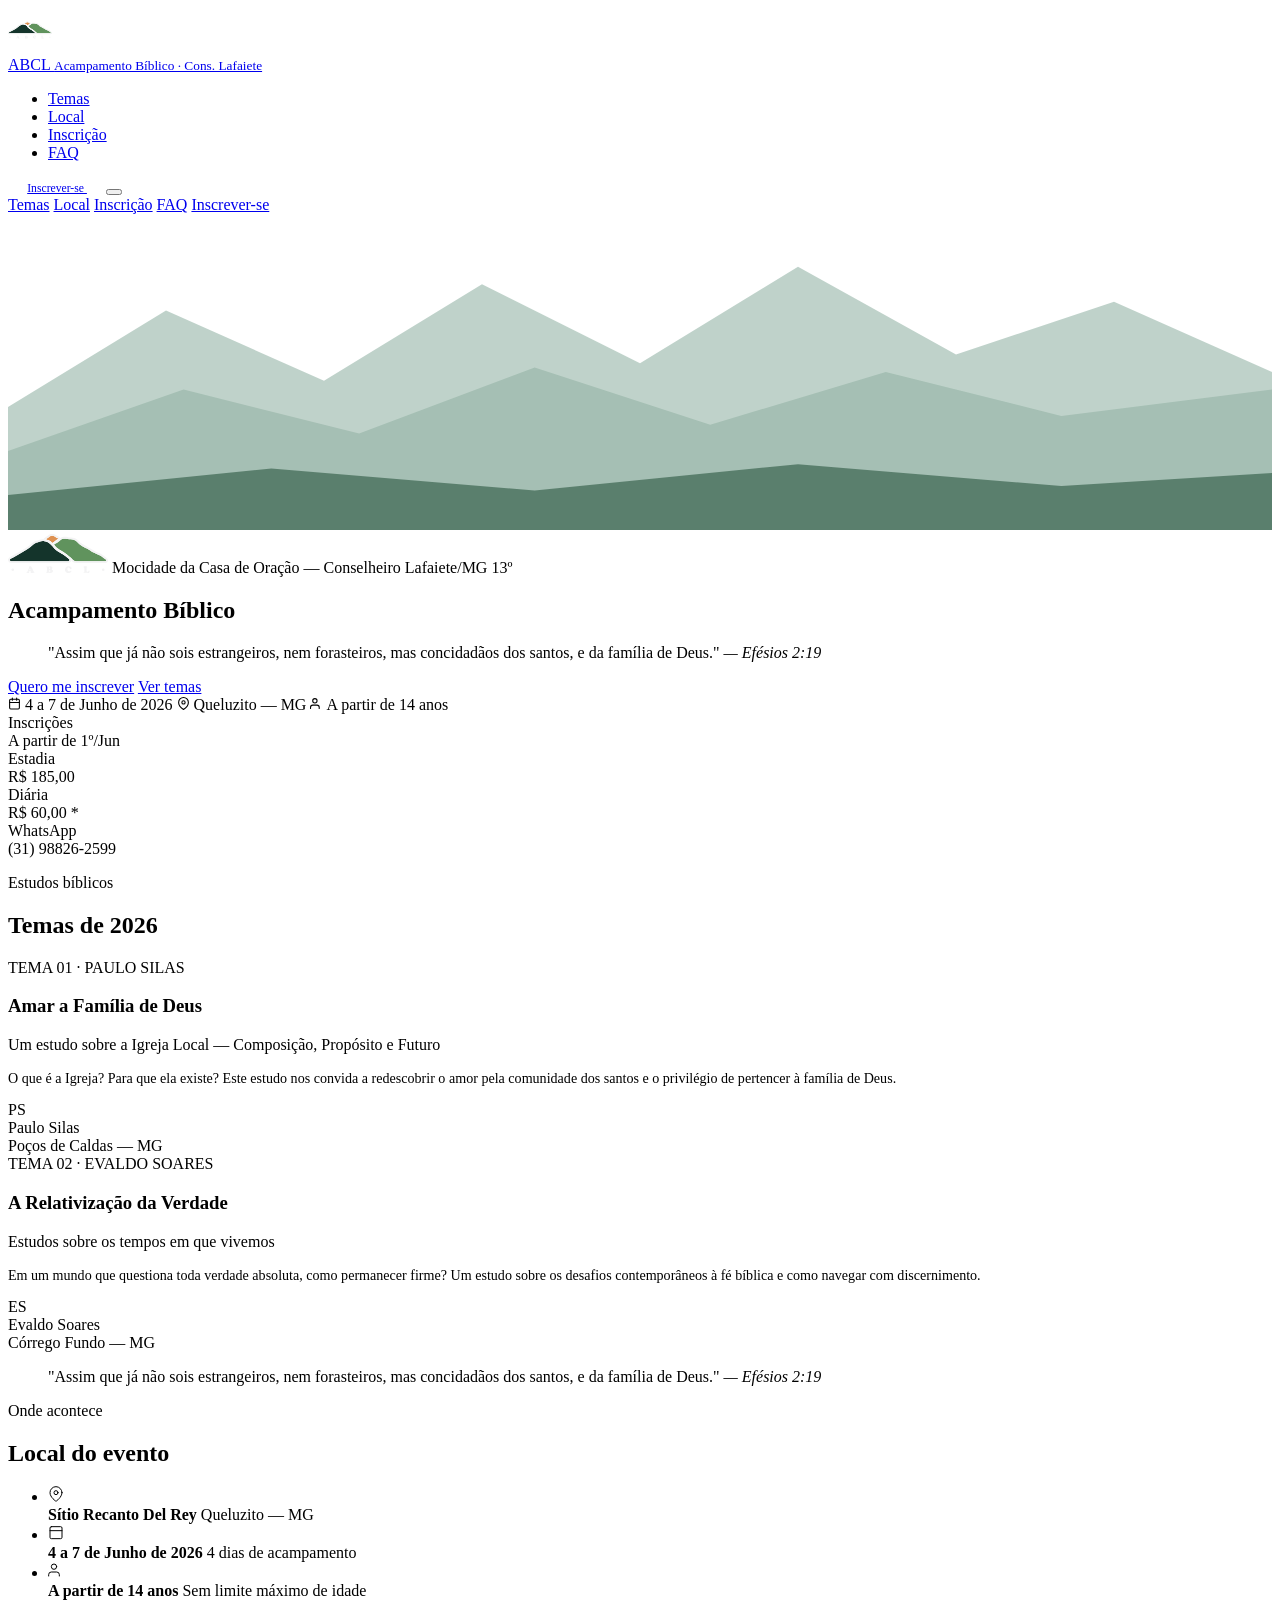
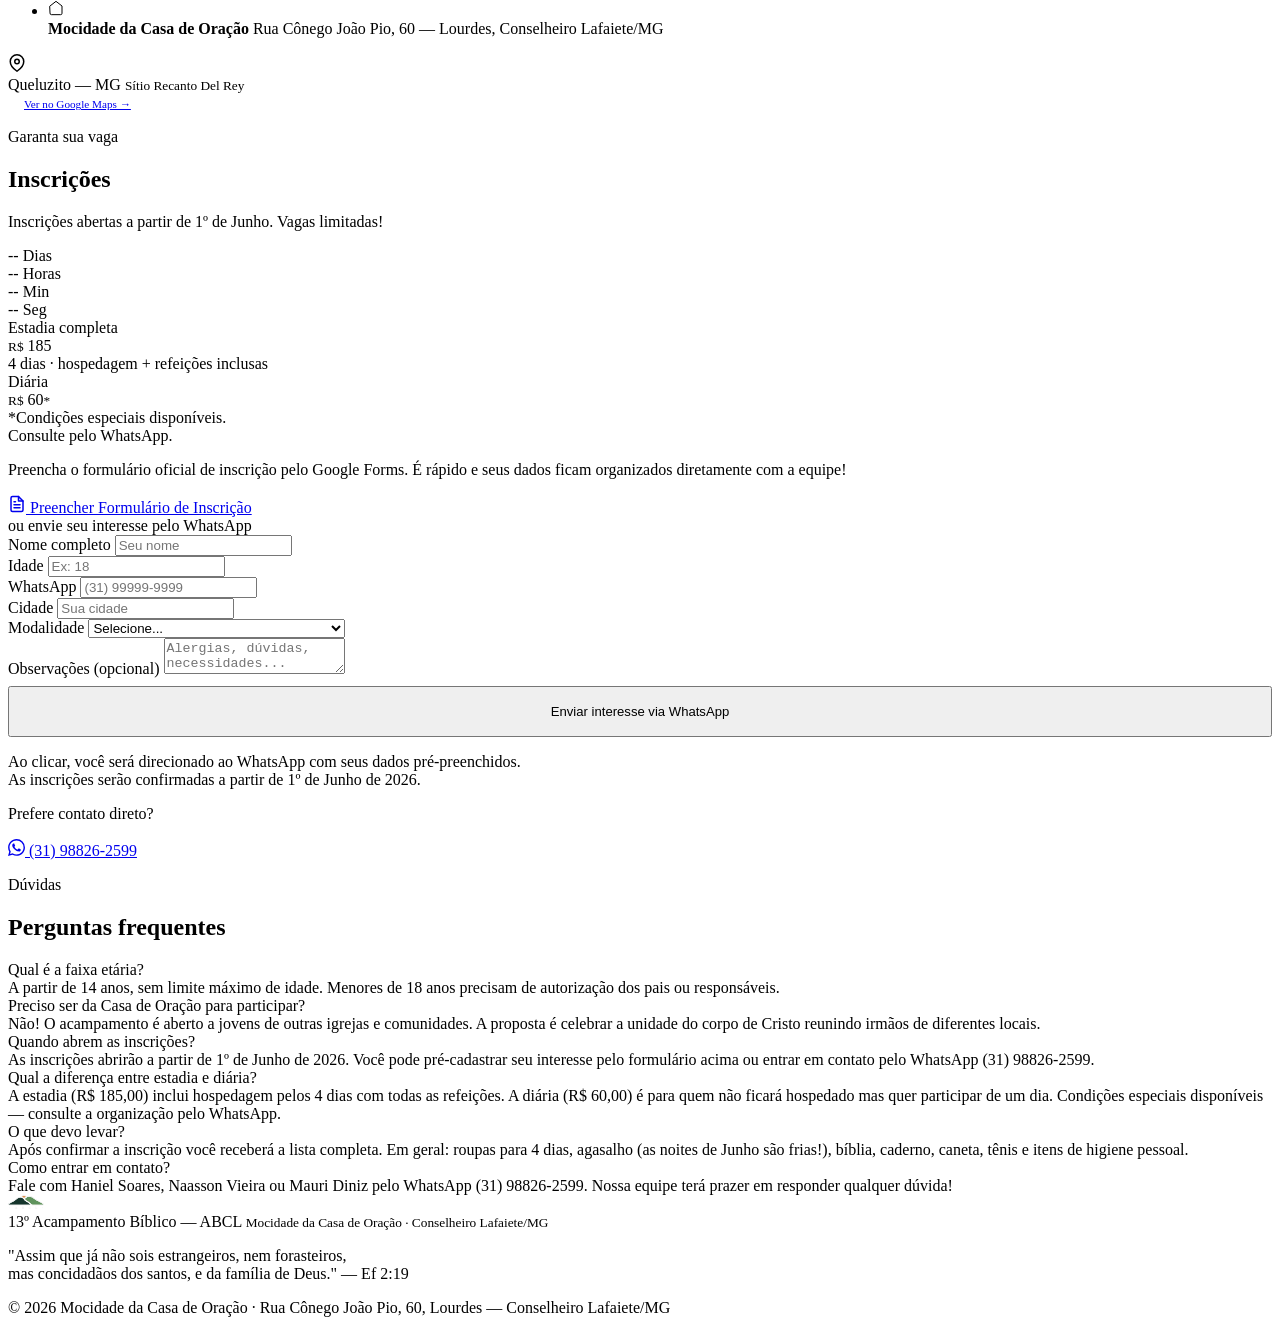
==== commit 97ad3edb: "Update index.html <link rel="stylesheet" href="abcl.css" />  <link rel="stylesheet" href="site.css" ====
--- a/index.html
+++ b/index.html
@@ -24,8 +24,8 @@
   <link href="https://fonts.googleapis.com/css2?family=Cinzel:wght@400;700&family=Lora:ital,wght@0,400;1,400&family=Inter:wght@400;500&display=swap" rel="stylesheet" />
 
   <!-- CSS -->
-  <link rel="stylesheet" href="css/abcl.css" />
-  <link rel="stylesheet" href="css/site.css" />
+  <link rel="stylesheet" href="abcl.css" />
+  <link rel="stylesheet" href="site.css" />
 </head>
 <body>
 
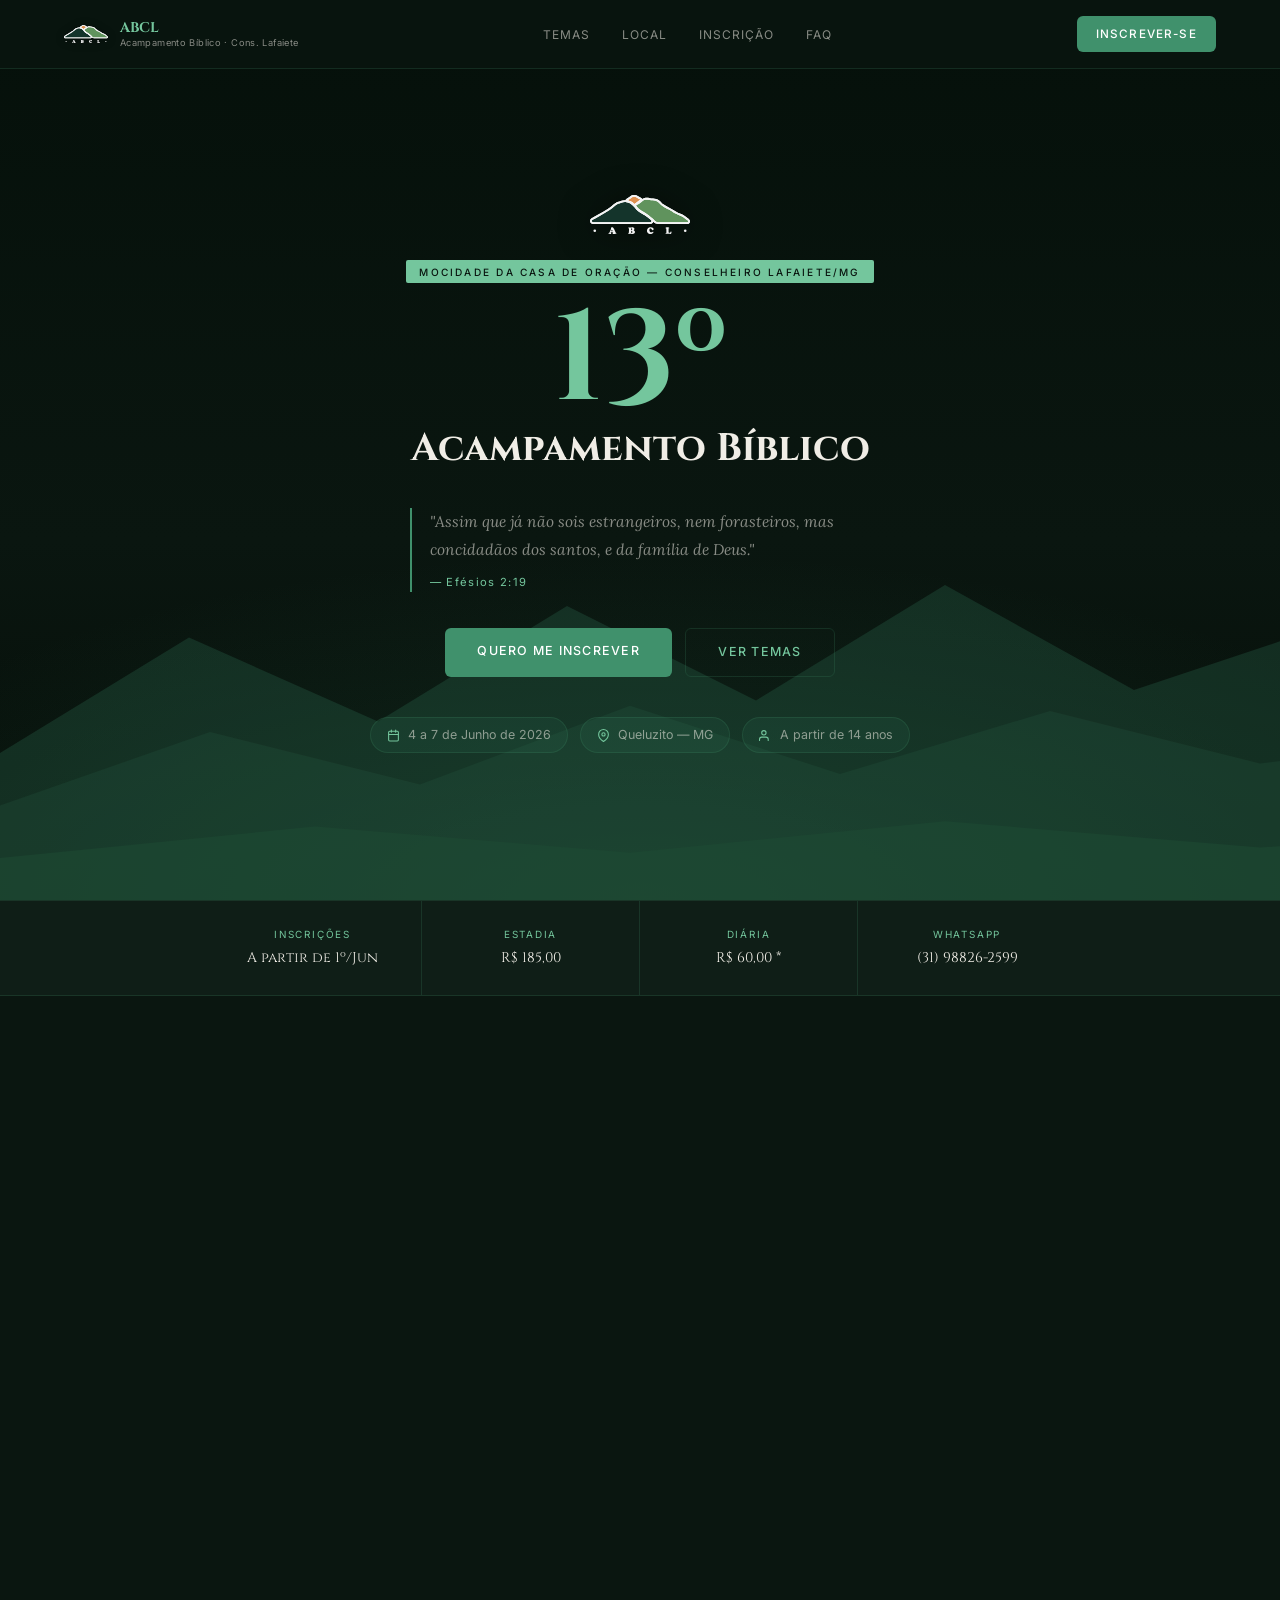
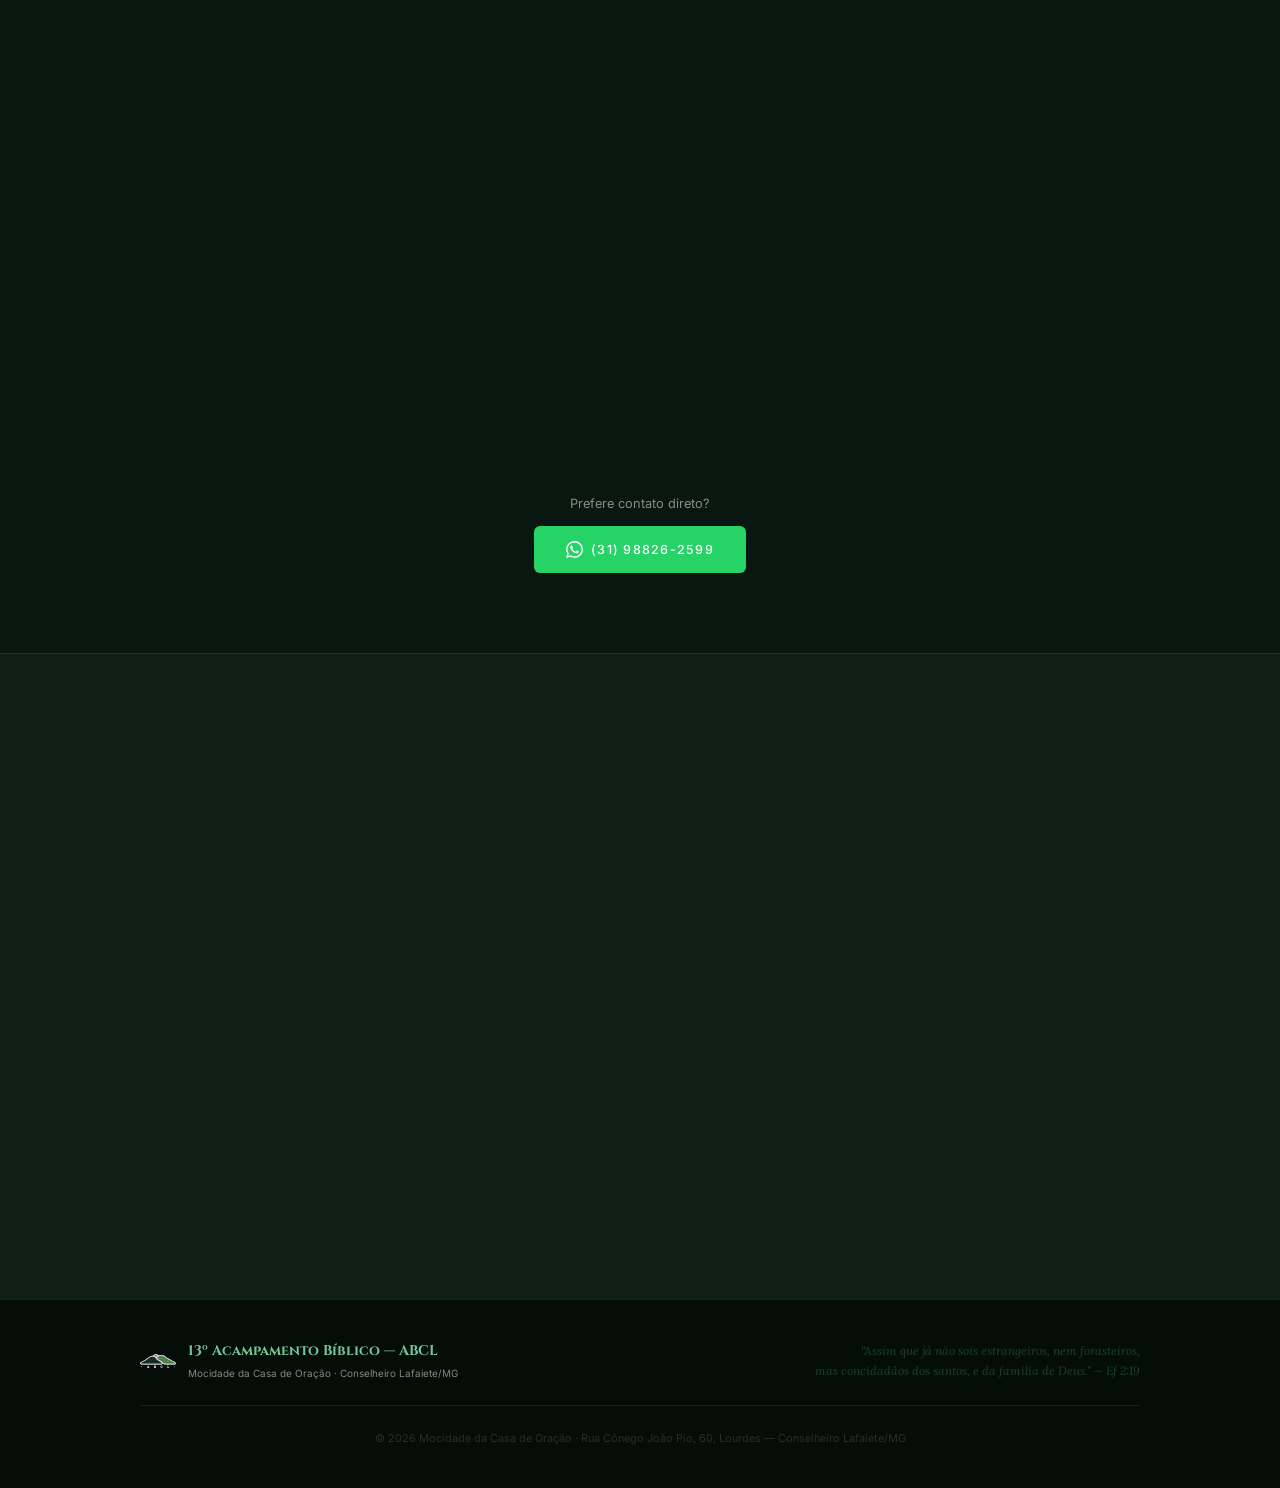
==== commit 8c452fcc: "Update index.html Voltando com "css/"" ====
--- a/index.html
+++ b/index.html
@@ -24,8 +24,8 @@
   <link href="https://fonts.googleapis.com/css2?family=Cinzel:wght@400;700&family=Lora:ital,wght@0,400;1,400&family=Inter:wght@400;500&display=swap" rel="stylesheet" />
 
   <!-- CSS -->
-  <link rel="stylesheet" href="abcl.css" />
-  <link rel="stylesheet" href="site.css" />
+  <link rel="stylesheet" href="css/abcl.css" />
+  <link rel="stylesheet" href="css/site.css" />
 </head>
 <body>
 
--- a/css/abcl.css
+++ b/css/abcl.css
@@ -0,0 +1,282 @@
+/* ================================================================
+   ABCL DESIGN SYSTEM — abcl.css
+   Compartilhado por todas as páginas da plataforma
+   ================================================================ */
+
+/* ── FONTES ── */
+@import url('https://fonts.googleapis.com/css2?family=Syne:wght@400;600;700;800&family=DM+Sans:wght@300;400;500&family=DM+Mono:wght@400;500&display=swap');
+
+/* ── TOKENS ── */
+:root {
+  /* Verdes */
+  --g900: #0C1A10;
+  --g800: #122218;
+  --g700: #1A3325;
+  --g600: #2D6A4F;
+  --g500: #40916C;
+  --g400: #52B788;
+  --g300: #74C69D;
+  --g200: #95D5B2;
+  --g100: #D8F3DC;
+
+  /* Laranja / acento quente */
+  --a500: #D4845A;
+  --a400: #E09070;
+
+  /* Neutros */
+  --n950: #060D08;
+  --n900: #0A1610;
+  --n800: #0F1E17;
+  --n700: #162A1E;
+  --n600: #1E3829;
+  --n400: #2E5540;
+  --n200: rgba(240,237,230,0.55);
+  --n100: rgba(240,237,230,0.85);
+  --white: #F4F1EB;
+
+  /* Status */
+  --ok:   #22C55E;
+  --warn: #F59E0B;
+  --err:  #EF4444;
+  --info: #3B82F6;
+
+  /* Utilitários */
+  --borda: rgba(64,145,108,0.18);
+  --borda-h: rgba(64,145,108,0.38);
+  --radius: 10px;
+  --radius-sm: 6px;
+  --radius-lg: 16px;
+
+  /* Tipografia */
+  --font-display: 'Syne', sans-serif;
+  --font-body:    'DM Sans', sans-serif;
+  --font-mono:    'DM Mono', monospace;
+
+  /* Sombras */
+  --shadow-sm: 0 1px 3px rgba(0,0,0,.3);
+  --shadow-md: 0 4px 16px rgba(0,0,0,.4);
+  --shadow-lg: 0 12px 40px rgba(0,0,0,.5);
+  --shadow-g:  0 8px 24px rgba(64,145,108,.2);
+}
+
+/* ── RESET ── */
+*, *::before, *::after { box-sizing: border-box; margin: 0; padding: 0; }
+html  { scroll-behavior: smooth; -webkit-text-size-adjust: 100%; }
+body  {
+  font-family: var(--font-body);
+  background: var(--n900);
+  color: var(--white);
+  line-height: 1.6;
+  overflow-x: hidden;
+  -webkit-font-smoothing: antialiased;
+}
+img   { display: block; max-width: 100%; }
+a     { color: inherit; text-decoration: none; }
+button, input, select, textarea { font-family: var(--font-body); }
+
+/* ── TIPOGRAFIA ── */
+.t-display { font-family: var(--font-display); font-weight: 800; }
+.t-heading  { font-family: var(--font-display); font-weight: 700; }
+.t-label    { font-size: .65rem; font-weight: 600; letter-spacing: .22em; text-transform: uppercase; color: var(--g300); }
+.t-mono     { font-family: var(--font-mono); }
+
+/* ── LAYOUT ── */
+.container  { max-width: 1040px; margin: 0 auto; padding: 0 5vw; }
+
+/* ── CARDS ── */
+.card {
+  background: var(--n800);
+  border: 1px solid var(--borda);
+  border-radius: var(--radius);
+}
+
+.card-p  { padding: 1.5rem; }
+.card-sm { padding: 1rem; }
+
+/* ── BOTÕES ── */
+.btn {
+  display: inline-flex; align-items: center; justify-content: center; gap: .45rem;
+  font-family: var(--font-display); font-size: .78rem; font-weight: 600;
+  letter-spacing: .06em; text-transform: uppercase;
+  padding: .65rem 1.35rem; border-radius: var(--radius-sm);
+  border: none; cursor: pointer;
+  transition: transform .15s, opacity .15s, box-shadow .2s;
+  white-space: nowrap;
+}
+.btn:hover  { transform: translateY(-1px); opacity: .9; }
+.btn:active { transform: scale(.97); }
+
+.btn-g    { background: var(--g500); color: var(--n950); }
+.btn-g:hover { box-shadow: var(--shadow-g); }
+
+.btn-ghost { background: transparent; border: 1px solid var(--borda); color: var(--g300); }
+.btn-ghost:hover { border-color: var(--borda-h); background: rgba(64,145,108,.07); }
+
+.btn-danger { background: rgba(239,68,68,.15); border: 1px solid rgba(239,68,68,.25); color: #fca5a5; }
+.btn-warn   { background: rgba(245,158,11,.15); border: 1px solid rgba(245,158,11,.25); color: #fcd34d; }
+.btn-ok     { background: rgba(34,197,94,.15);  border: 1px solid rgba(34,197,94,.25);  color: #86efac; }
+
+.btn-sm { padding: .42rem .85rem; font-size: .7rem; }
+.btn-lg { padding: .9rem 2rem; font-size: .85rem; }
+.btn-full { width: 100%; }
+
+/* ── FORM FIELDS ── */
+.field { display: flex; flex-direction: column; gap: .3rem; }
+
+.field label {
+  font-size: .63rem; font-weight: 600;
+  letter-spacing: .12em; text-transform: uppercase;
+  color: var(--n200);
+}
+
+.field input,
+.field select,
+.field textarea {
+  background: var(--n700);
+  border: 1px solid var(--borda);
+  border-radius: var(--radius-sm);
+  padding: .7rem .95rem;
+  font-size: .88rem; color: var(--white);
+  outline: none;
+  transition: border-color .2s, background .2s;
+  width: 100%;
+}
+
+.field input:focus,
+.field select:focus,
+.field textarea:focus {
+  border-color: var(--g500);
+  background: rgba(64,145,108,.06);
+}
+
+.field input::placeholder,
+.field textarea::placeholder { color: rgba(240,237,230,.18); }
+.field select option          { background: var(--n800); }
+
+/* ── BADGES ── */
+.badge {
+  display: inline-flex; align-items: center; gap: .3rem;
+  font-size: .63rem; font-weight: 600;
+  letter-spacing: .08em; text-transform: uppercase;
+  padding: .2rem .6rem; border-radius: 100px;
+}
+
+.badge-g    { background: rgba(64,145,108,.2); color: var(--g300); }
+.badge-warn { background: rgba(245,158,11,.2); color: #fcd34d; }
+.badge-err  { background: rgba(239,68,68,.2);  color: #fca5a5; }
+.badge-ok   { background: rgba(34,197,94,.2);  color: #86efac; }
+.badge-info { background: rgba(59,130,246,.2); color: #93c5fd; }
+
+/* ── STATUS DOT ── */
+.dot { width: 8px; height: 8px; border-radius: 50%; flex-shrink: 0; }
+.dot-ok   { background: var(--ok);   box-shadow: 0 0 6px var(--ok); }
+.dot-warn { background: var(--warn); box-shadow: 0 0 6px var(--warn); }
+.dot-err  { background: var(--err);  box-shadow: 0 0 6px var(--err); }
+
+/* ── DIVIDER ── */
+.divider      { height: 1px; background: var(--borda); }
+.divider-text {
+  display: flex; align-items: center; gap: 1rem;
+  font-size: .7rem; font-weight: 600; letter-spacing: .15em; text-transform: uppercase;
+  color: var(--n200);
+}
+.divider-text::before,
+.divider-text::after { content: ''; flex: 1; height: 1px; background: var(--borda); }
+
+/* ── TOAST ── */
+.toast-container {
+  position: fixed; bottom: 1.5rem; right: 1.5rem;
+  display: flex; flex-direction: column; gap: .5rem;
+  z-index: 9999; pointer-events: none;
+}
+
+.toast {
+  background: var(--n800); border: 1px solid var(--borda);
+  border-radius: var(--radius); padding: .75rem 1.1rem;
+  font-size: .83rem; font-weight: 500;
+  display: flex; align-items: center; gap: .6rem;
+  min-width: 220px; max-width: 340px;
+  box-shadow: var(--shadow-md);
+  animation: toastIn .3s ease;
+  pointer-events: all;
+}
+
+.toast.ok   { border-left: 3px solid var(--ok);   }
+.toast.warn { border-left: 3px solid var(--warn);  }
+.toast.err  { border-left: 3px solid var(--err);   }
+
+@keyframes toastIn  { from { opacity:0; transform: translateX(24px); } to { opacity:1; transform: translateX(0); } }
+@keyframes toastOut { from { opacity:1; } to { opacity:0; transform: translateX(24px); } }
+
+/* ── OFFLINE BANNER ── */
+.offline-banner {
+  position: fixed; top: 0; left: 0; right: 0; z-index: 500;
+  background: var(--warn); color: #000;
+  font-size: .78rem; font-weight: 600;
+  text-align: center; padding: .4rem;
+  letter-spacing: .06em;
+  display: none;
+}
+
+body.offline .offline-banner { display: block; }
+body.offline { padding-top: 30px; }
+
+/* ── SYNC INDICATOR ── */
+.sync-status {
+  display: inline-flex; align-items: center; gap: .4rem;
+  font-size: .7rem; font-weight: 500;
+  color: var(--n200); cursor: pointer;
+}
+
+.sync-dot { width: 6px; height: 6px; border-radius: 50%; background: var(--ok); }
+.sync-dot.pending { background: var(--warn); animation: pulse 1s infinite; }
+.sync-dot.offline { background: var(--err); }
+
+@keyframes pulse { 0%,100% { opacity:1; } 50% { opacity:.3; } }
+
+/* ── MODAIS ── */
+.modal-overlay {
+  position: fixed; inset: 0; z-index: 200;
+  background: rgba(0,0,0,.75);
+  display: flex; align-items: center; justify-content: center; padding: 1rem;
+}
+
+.modal {
+  background: var(--n800); border: 1px solid var(--borda);
+  border-radius: var(--radius-lg);
+  padding: 2rem; width: 100%; max-width: 500px;
+  animation: modalIn .25s ease;
+  max-height: 90vh; overflow-y: auto;
+}
+
+.modal h3 { font-family: var(--font-display); font-size: 1.1rem; color: var(--g300); margin-bottom: 1.25rem; }
+.modal-actions { display: flex; gap: .75rem; justify-content: flex-end; margin-top: 1.5rem; }
+
+@keyframes modalIn { from { opacity:0; transform: scale(.95) translateY(12px); } to { opacity:1; transform: none; } }
+
+/* ── SCROLLBAR ── */
+::-webkit-scrollbar { width: 5px; height: 5px; }
+::-webkit-scrollbar-track { background: transparent; }
+::-webkit-scrollbar-thumb { background: var(--g600); border-radius: 3px; }
+
+/* ── ANIMAÇÕES ── */
+.fade-up { animation: fadeUp .55s ease both; }
+@keyframes fadeUp { from { opacity:0; transform: translateY(16px); } to { opacity:1; transform: none; } }
+
+/* Stagger helper */
+.stagger > * { animation: fadeUp .5s ease both; }
+.stagger > *:nth-child(1) { animation-delay: .04s; }
+.stagger > *:nth-child(2) { animation-delay: .08s; }
+.stagger > *:nth-child(3) { animation-delay: .12s; }
+.stagger > *:nth-child(4) { animation-delay: .16s; }
+.stagger > *:nth-child(5) { animation-delay: .20s; }
+.stagger > *:nth-child(6) { animation-delay: .24s; }
+
+/* ── RESPONSIVO UTILITÁRIO ── */
+@media (max-width: 768px) {
+  .hide-mobile { display: none !important; }
+}
+
+@media (min-width: 769px) {
+  .hide-desktop { display: none !important; }
+}
--- a/css/site.css
+++ b/css/site.css
@@ -0,0 +1,1015 @@
+/* ============================================================
+   ABCL — Acampamento Bíblico Conselheiro Lafaiete
+   style.css · Versão 2026
+   ============================================================
+
+   🔧 Para mudar as cores do site inteiro, edite apenas aqui:
+   ============================================================ */
+
+:root {
+  --verde:        #2D6A4F;
+  --verde-mid:    #40916C;
+  --verde-claro:  #74C69D;
+  --laranja:      #D4845A;   /* cor do topo da montanha na logo */
+  --fundo:        #0A1610;
+  --fundo-card:   #0F1E17;
+  --texto:        #F0EDE6;
+  --texto-suave:  rgba(240, 237, 230, 0.55);
+  --borda:        rgba(64, 145, 108, 0.2);
+  --radius:       6px;
+}
+
+/* ============================================================
+   RESET & BASE
+   ============================================================ */
+*, *::before, *::after {
+  box-sizing: border-box;
+  margin: 0;
+  padding: 0;
+}
+
+html  { scroll-behavior: smooth; }
+
+body  {
+  font-family: 'Inter', sans-serif;
+  background: var(--fundo);
+  color: var(--texto);
+  overflow-x: hidden;
+  -webkit-font-smoothing: antialiased;
+}
+
+img { display: block; max-width: 100%; }
+a   { color: inherit; }
+
+/* ============================================================
+   TIPOGRAFIA
+   ============================================================ */
+.label {
+  font-size: 0.68rem;
+  font-weight: 500;
+  letter-spacing: 0.28em;
+  text-transform: uppercase;
+  color: var(--verde-claro);
+}
+
+.titulo {
+  font-family: 'Cinzel', serif;
+  font-size: clamp(1.6rem, 3.5vw, 2.4rem);
+  font-weight: 700;
+  line-height: 1.2;
+  color: var(--texto);
+}
+
+.corpo {
+  font-family: 'Lora', serif;
+  font-size: 1rem;
+  line-height: 1.85;
+  color: var(--texto-suave);
+}
+
+/* ============================================================
+   LAYOUT
+   ============================================================ */
+.container {
+  max-width: 1000px;
+  margin: 0 auto;
+  padding: 0 5vw;
+}
+
+section { padding: 5rem 5vw; }
+
+.sep {
+  width: 36px;
+  height: 2px;
+  background: var(--verde-mid);
+  border-radius: 1px;
+  margin: 1rem 0 1.5rem;
+}
+
+.sep.center {
+  margin-left: auto;
+  margin-right: auto;
+}
+
+/* ============================================================
+   BOTÕES
+   ============================================================ */
+.btn {
+  display: inline-block;
+  font-family: 'Inter', sans-serif;
+  font-size: 0.78rem;
+  font-weight: 500;
+  letter-spacing: 0.1em;
+  text-transform: uppercase;
+  text-decoration: none;
+  padding: 0.85rem 2rem;
+  border-radius: var(--radius);
+  border: none;
+  cursor: pointer;
+  transition: opacity 0.2s, transform 0.15s, box-shadow 0.2s;
+}
+
+.btn:hover {
+  opacity: 0.88;
+  transform: translateY(-1px);
+}
+
+.btn-solid {
+  background: var(--verde-mid);
+  color: #fff;
+}
+
+.btn-solid:hover {
+  box-shadow: 0 8px 20px rgba(64, 145, 108, 0.3);
+}
+
+.btn-ghost {
+  background: transparent;
+  border: 1px solid var(--borda);
+  color: var(--verde-claro);
+}
+
+.btn-ghost:hover {
+  background: rgba(64, 145, 108, 0.08);
+  border-color: var(--verde-claro);
+}
+
+.btn-whats {
+  background: #25D366;
+  color: #fff;
+  display: inline-flex;
+  align-items: center;
+  gap: 0.5rem;
+}
+
+.btn-whats:hover {
+  box-shadow: 0 8px 20px rgba(37, 211, 102, 0.3);
+}
+
+/* ============================================================
+   NAV
+   ============================================================ */
+nav {
+  position: fixed;
+  top: 0; left: 0; right: 0;
+  z-index: 100;
+  display: flex;
+  align-items: center;
+  justify-content: space-between;
+  padding: 0.75rem 5vw;
+  background: rgba(10, 22, 16, 0.85);
+  backdrop-filter: blur(16px);
+  -webkit-backdrop-filter: blur(16px);
+  border-bottom: 1px solid var(--borda);
+  transition: background 0.3s;
+}
+
+.nav-brand {
+  display: flex;
+  align-items: center;
+  gap: 0.75rem;
+  text-decoration: none;
+}
+
+.nav-logo-img {
+  width: 44px;
+  height: 44px;
+  object-fit: contain;
+  /* A logo tem fundo transparente (xadrez no editor = transparente) */
+  filter: drop-shadow(0 1px 4px rgba(0,0,0,0.4));
+}
+
+.nav-logo-text {
+  font-family: 'Cinzel', serif;
+  font-size: 0.88rem;
+  font-weight: 700;
+  color: var(--verde-claro);
+  line-height: 1.2;
+}
+
+.nav-logo-text small {
+  display: block;
+  font-family: 'Inter', sans-serif;
+  font-size: 0.58rem;
+  font-weight: 400;
+  color: var(--texto-suave);
+  letter-spacing: 0.04em;
+}
+
+.nav-links {
+  display: flex;
+  gap: 2rem;
+  list-style: none;
+}
+
+.nav-links a {
+  font-size: 0.75rem;
+  letter-spacing: 0.08em;
+  text-transform: uppercase;
+  color: var(--texto-suave);
+  text-decoration: none;
+  transition: color 0.2s;
+}
+
+.nav-links a:hover { color: var(--verde-claro); }
+
+/* Hamburger */
+.hamburger {
+  display: none;
+  flex-direction: column;
+  gap: 5px;
+  background: none;
+  border: none;
+  cursor: pointer;
+  padding: 4px;
+}
+
+.hamburger span {
+  display: block;
+  width: 22px;
+  height: 1.5px;
+  background: var(--verde-claro);
+  transition: transform 0.25s, opacity 0.25s;
+}
+
+/* Menu mobile */
+#menu-mobile {
+  display: none;
+  position: fixed;
+  inset: 0;
+  z-index: 99;
+  background: rgba(5, 10, 7, 0.98);
+  flex-direction: column;
+  align-items: center;
+  justify-content: center;
+  gap: 2rem;
+}
+
+#menu-mobile a {
+  font-family: 'Cinzel', serif;
+  font-size: 1.1rem;
+  color: var(--texto);
+  text-decoration: none;
+  letter-spacing: 0.1em;
+  transition: color 0.2s;
+}
+
+#menu-mobile a:hover { color: var(--verde-claro); }
+
+/* ============================================================
+   HERO
+   ============================================================ */
+.hero {
+  min-height: 100vh;
+  display: flex;
+  align-items: center;
+  justify-content: center;
+  text-align: center;
+  padding: 8rem 1.5rem 5rem;
+  position: relative;
+  overflow: hidden;
+  background:
+    radial-gradient(ellipse 100% 55% at 50% 100%, rgba(45,106,79,0.28) 0%, transparent 70%),
+    linear-gradient(180deg, #05100A 0%, #0A1610 60%, #050E08 100%);
+}
+
+.hero-mountains {
+  position: absolute;
+  bottom: 0; left: 0; right: 0;
+  height: 42%;
+  pointer-events: none;
+}
+
+.hero-content {
+  position: relative;
+  z-index: 2;
+  max-width: 700px;
+}
+
+/* Logo hero */
+.hero-logo {
+  width: 100px;
+  height: auto;
+  margin: 0 auto 1.5rem;
+  filter: drop-shadow(0 4px 16px rgba(0,0,0,0.5));
+  animation: fadeUp 0.7s ease both;
+}
+
+.hero-badge {
+  display: inline-block;
+  font-size: 0.63rem;
+  font-weight: 500;
+  letter-spacing: 0.22em;
+  text-transform: uppercase;
+  color: var(--fundo);
+  background: var(--verde-claro);
+  padding: 0.22rem 0.85rem;
+  border-radius: 2px;
+  margin-bottom: 1.25rem;
+  animation: fadeUp 0.7s 0.05s ease both;
+}
+
+.hero-num {
+  display: block;
+  font-family: 'Cinzel', serif;
+  font-size: clamp(4rem, 14vw, 8rem);
+  font-weight: 700;
+  color: var(--verde-claro);
+  line-height: 0.9;
+  animation: fadeUp 0.7s 0.08s ease both;
+}
+
+.hero-title {
+  font-family: 'Cinzel', serif;
+  font-size: clamp(1.4rem, 4vw, 2.4rem);
+  font-weight: 700;
+  color: var(--texto);
+  margin-bottom: 1.75rem;
+  animation: fadeUp 0.7s 0.12s ease both;
+}
+
+.hero-verse {
+  font-family: 'Lora', serif;
+  font-style: italic;
+  font-size: 0.97rem;
+  line-height: 1.8;
+  color: var(--texto-suave);
+  border-left: 2px solid var(--verde-mid);
+  padding-left: 1.1rem;
+  text-align: left;
+  max-width: 460px;
+  margin: 0 auto 2.25rem;
+  animation: fadeUp 0.7s 0.15s ease both;
+}
+
+.hero-verse cite {
+  display: block;
+  font-style: normal;
+  font-family: 'Inter', sans-serif;
+  font-size: 0.7rem;
+  letter-spacing: 0.12em;
+  color: var(--verde-claro);
+  margin-top: 0.5rem;
+}
+
+.hero-btns {
+  display: flex;
+  gap: 0.85rem;
+  justify-content: center;
+  flex-wrap: wrap;
+  animation: fadeUp 0.7s 0.18s ease both;
+}
+
+/* Chips de info */
+.hero-chips {
+  margin-top: 2.5rem;
+  display: flex;
+  gap: 0.75rem;
+  justify-content: center;
+  flex-wrap: wrap;
+  animation: fadeUp 0.7s 0.22s ease both;
+}
+
+.chip {
+  display: flex;
+  align-items: center;
+  gap: 0.5rem;
+  background: rgba(64, 145, 108, 0.1);
+  border: 1px solid var(--borda);
+  border-radius: 100px;
+  padding: 0.45rem 1rem;
+  font-size: 0.78rem;
+  color: var(--texto-suave);
+}
+
+.chip svg { color: var(--verde-claro); flex-shrink: 0; }
+
+/* ============================================================
+   FAIXA DE INFO
+   ============================================================ */
+.faixa {
+  background: var(--fundo-card);
+  border-top: 1px solid var(--borda);
+  border-bottom: 1px solid var(--borda);
+}
+
+.faixa-grid {
+  display: grid;
+  grid-template-columns: repeat(4, 1fr);
+}
+
+.faixa-item {
+  padding: 1.6rem 1.5rem;
+  border-right: 1px solid var(--borda);
+  text-align: center;
+}
+
+.faixa-item:last-child { border-right: none; }
+
+.fi-label {
+  font-size: 0.62rem;
+  letter-spacing: 0.18em;
+  text-transform: uppercase;
+  color: var(--verde-claro);
+  margin-bottom: 0.3rem;
+}
+
+.fi-value {
+  font-family: 'Cinzel', serif;
+  font-size: 0.88rem;
+  color: var(--texto);
+}
+
+/* ============================================================
+   TEMAS
+   ============================================================ */
+.temas { background: var(--fundo); }
+
+.temas-grid {
+  display: grid;
+  grid-template-columns: 1fr 1fr;
+  gap: 1.25rem;
+  margin-top: 2.5rem;
+}
+
+.tema-card {
+  background: var(--fundo-card);
+  border: 1px solid var(--borda);
+  border-top: 3px solid var(--verde-mid);
+  border-radius: var(--radius);
+  padding: 2rem 1.75rem;
+  transition: border-top-color 0.2s, transform 0.2s;
+}
+
+.tema-card:hover {
+  border-top-color: var(--verde-claro);
+  transform: translateY(-2px);
+}
+
+.tema-num {
+  font-size: 0.62rem;
+  letter-spacing: 0.2em;
+  text-transform: uppercase;
+  color: var(--verde-claro);
+  margin-bottom: 0.75rem;
+}
+
+.tema-titulo {
+  font-family: 'Cinzel', serif;
+  font-size: 1.05rem;
+  font-weight: 700;
+  color: var(--texto);
+  line-height: 1.35;
+  margin-bottom: 0.4rem;
+}
+
+.tema-sub {
+  font-family: 'Lora', serif;
+  font-style: italic;
+  font-size: 0.85rem;
+  color: var(--texto-suave);
+  margin-bottom: 1.25rem;
+  line-height: 1.6;
+}
+
+.tema-pregador {
+  display: flex;
+  align-items: center;
+  gap: 0.75rem;
+  padding-top: 1.25rem;
+  border-top: 1px solid var(--borda);
+  margin-top: 1.25rem;
+}
+
+.avatar {
+  width: 40px; height: 40px;
+  flex-shrink: 0;
+  background: rgba(64, 145, 108, 0.18);
+  border: 1px solid var(--borda);
+  border-radius: 50%;
+  display: flex;
+  align-items: center;
+  justify-content: center;
+  font-family: 'Cinzel', serif;
+  font-size: 0.75rem;
+  font-weight: 700;
+  color: var(--verde-claro);
+}
+
+.pregador-nome  { font-size: 0.88rem; font-weight: 500; color: var(--texto); }
+.pregador-local { font-size: 0.74rem; color: var(--texto-suave); }
+
+/* Versículo destaque */
+.verse-block {
+  margin-top: 2.5rem;
+  background: rgba(64, 145, 108, 0.07);
+  border: 1px solid var(--borda);
+  border-radius: var(--radius);
+  padding: 2rem;
+  text-align: center;
+}
+
+.verse-block blockquote {
+  font-family: 'Lora', serif;
+  font-style: italic;
+  font-size: clamp(0.95rem, 2vw, 1.15rem);
+  line-height: 1.8;
+  color: var(--texto);
+}
+
+.verse-block cite {
+  display: block;
+  font-style: normal;
+  font-size: 0.72rem;
+  letter-spacing: 0.15em;
+  color: var(--verde-claro);
+  margin-top: 0.75rem;
+}
+
+/* ============================================================
+   LOCAL
+   ============================================================ */
+.local {
+  background: var(--fundo-card);
+  border-top: 1px solid var(--borda);
+}
+
+.local-grid {
+  display: grid;
+  grid-template-columns: 1fr 1fr;
+  gap: 4rem;
+  align-items: center;
+  margin-top: 2.5rem;
+}
+
+.info-list {
+  list-style: none;
+  display: flex;
+  flex-direction: column;
+  gap: 1rem;
+}
+
+.info-list li {
+  display: flex;
+  gap: 0.85rem;
+  align-items: flex-start;
+}
+
+.info-icon {
+  width: 34px; height: 34px;
+  flex-shrink: 0;
+  background: rgba(64, 145, 108, 0.1);
+  border: 1px solid var(--borda);
+  border-radius: 4px;
+  display: flex;
+  align-items: center;
+  justify-content: center;
+}
+
+.info-icon svg { color: var(--verde-claro); }
+
+.info-text strong {
+  display: block;
+  font-size: 0.84rem;
+  color: var(--texto);
+  margin-bottom: 0.1rem;
+}
+
+.info-text span {
+  font-size: 0.78rem;
+  color: var(--texto-suave);
+  line-height: 1.5;
+}
+
+/* Mapa placeholder */
+.mapa {
+  background: rgba(64, 145, 108, 0.04);
+  border: 1px solid var(--borda);
+  border-radius: var(--radius);
+  height: 300px;
+  display: flex;
+  flex-direction: column;
+  align-items: center;
+  justify-content: center;
+  gap: 1rem;
+  position: relative;
+  overflow: hidden;
+}
+
+.mapa-grid {
+  position: absolute; inset: 0;
+  background:
+    repeating-linear-gradient(0deg,   rgba(64,145,108,0.05) 0px, rgba(64,145,108,0.05) 1px, transparent 1px, transparent 34px),
+    repeating-linear-gradient(90deg,  rgba(64,145,108,0.05) 0px, rgba(64,145,108,0.05) 1px, transparent 1px, transparent 34px);
+}
+
+.mapa-pin {
+  position: relative; z-index: 2;
+  display: flex; flex-direction: column; align-items: center; gap: 0.75rem;
+}
+
+.pin {
+  width: 44px; height: 44px;
+  background: var(--verde-mid);
+  border-radius: 50% 50% 50% 4px;
+  transform: rotate(-45deg);
+  display: flex; align-items: center; justify-content: center;
+}
+
+.pin svg { transform: rotate(45deg); color: #fff; }
+
+.mapa-nome {
+  font-family: 'Cinzel', serif;
+  font-size: 0.88rem;
+  color: var(--verde-claro);
+  text-align: center;
+}
+
+.mapa-nome small {
+  display: block;
+  font-family: 'Inter', sans-serif;
+  font-size: 0.7rem;
+  color: var(--texto-suave);
+  margin-top: 0.2rem;
+}
+
+/* ============================================================
+   INSCRIÇÃO
+   ============================================================ */
+.inscricao {
+  background: var(--fundo);
+  border-top: 1px solid var(--borda);
+}
+
+.inscricao-inner {
+  max-width: 620px;
+  margin: 0 auto;
+  text-align: center;
+}
+
+/* Countdown */
+.countdown {
+  display: grid;
+  grid-template-columns: repeat(4, 1fr);
+  border: 1px solid var(--borda);
+  border-radius: var(--radius);
+  overflow: hidden;
+  margin: 2rem 0;
+}
+
+.cd-unit {
+  padding: 1.25rem 0.5rem;
+  background: var(--fundo-card);
+  border-right: 1px solid var(--borda);
+  text-align: center;
+}
+
+.cd-unit:last-child { border-right: none; }
+
+.cd-num {
+  display: block;
+  font-family: 'Cinzel', serif;
+  font-size: 2rem;
+  font-weight: 700;
+  color: var(--verde-claro);
+  line-height: 1;
+}
+
+.cd-label {
+  display: block;
+  font-size: 0.6rem;
+  letter-spacing: 0.15em;
+  text-transform: uppercase;
+  color: var(--texto-suave);
+  margin-top: 0.3rem;
+}
+
+/* Preços */
+.precos {
+  display: grid;
+  grid-template-columns: 1fr 1fr;
+  gap: 1rem;
+  margin: 2rem 0;
+  text-align: left;
+}
+
+.preco-card {
+  background: var(--fundo-card);
+  border: 1px solid var(--borda);
+  border-top: 3px solid var(--verde-mid);
+  border-radius: var(--radius);
+  padding: 1.5rem;
+}
+
+.preco-tipo { font-size: 0.68rem; letter-spacing: 0.15em; text-transform: uppercase; color: var(--texto-suave); margin-bottom: 0.4rem; }
+.preco-val  { font-family: 'Cinzel', serif; font-size: 2.2rem; font-weight: 700; color: var(--verde-claro); line-height: 1; }
+.preco-val small { font-size: 0.95rem; font-weight: 400; }
+.preco-obs  { font-size: 0.75rem; color: var(--texto-suave); margin-top: 0.35rem; line-height: 1.5; }
+
+/* CTA Google Forms */
+.forms-cta {
+  background: var(--fundo-card);
+  border: 1px solid var(--borda);
+  border-radius: var(--radius);
+  padding: 2rem;
+  margin: 2rem 0;
+  text-align: center;
+}
+
+.forms-cta p {
+  font-family: 'Lora', serif;
+  font-size: 0.95rem;
+  color: var(--texto-suave);
+  margin-bottom: 1.25rem;
+  line-height: 1.7;
+}
+
+.forms-cta .btn-forms {
+  background: #4285F4;
+  color: #fff;
+  display: inline-flex;
+  align-items: center;
+  gap: 0.6rem;
+  font-size: 0.82rem;
+  padding: 0.9rem 2rem;
+  border-radius: var(--radius);
+  text-decoration: none;
+  font-weight: 500;
+  letter-spacing: 0.06em;
+  transition: opacity 0.2s, transform 0.15s, box-shadow 0.2s;
+}
+
+.forms-cta .btn-forms:hover {
+  opacity: 0.9;
+  transform: translateY(-1px);
+  box-shadow: 0 8px 20px rgba(66, 133, 244, 0.3);
+}
+
+.forms-divider {
+  display: flex;
+  align-items: center;
+  gap: 1rem;
+  margin: 1.5rem 0;
+  color: var(--texto-suave);
+  font-size: 0.75rem;
+  letter-spacing: 0.1em;
+}
+
+.forms-divider::before,
+.forms-divider::after {
+  content: '';
+  flex: 1;
+  height: 1px;
+  background: var(--borda);
+}
+
+/* Formulário de contato rápido */
+.form-wrap { text-align: left; }
+
+.form-row {
+  display: grid;
+  grid-template-columns: 1fr 1fr;
+  gap: 0.75rem;
+  margin-bottom: 0.75rem;
+}
+
+.form-full { grid-column: 1 / -1; }
+
+.field {
+  display: flex;
+  flex-direction: column;
+  gap: 0.3rem;
+}
+
+.field label {
+  font-size: 0.65rem;
+  font-weight: 500;
+  letter-spacing: 0.12em;
+  text-transform: uppercase;
+  color: var(--texto-suave);
+}
+
+.field input,
+.field select,
+.field textarea {
+  background: rgba(255, 255, 255, 0.04);
+  border: 1px solid var(--borda);
+  border-radius: 4px;
+  padding: 0.72rem 0.9rem;
+  font-family: 'Inter', sans-serif;
+  font-size: 0.88rem;
+  color: var(--texto);
+  outline: none;
+  transition: border-color 0.2s, background 0.2s;
+  width: 100%;
+}
+
+.field input:focus,
+.field select:focus,
+.field textarea:focus {
+  border-color: var(--verde-mid);
+  background: rgba(64, 145, 108, 0.05);
+}
+
+.field input::placeholder,
+.field textarea::placeholder { color: rgba(240, 237, 230, 0.2); }
+.field select option          { background: #0a1610; }
+
+.form-note {
+  font-size: 0.72rem;
+  color: var(--texto-suave);
+  text-align: center;
+  margin-top: 0.75rem;
+  line-height: 1.6;
+  opacity: 0.6;
+}
+
+.whats-alt { margin-top: 1.75rem; text-align: center; }
+.whats-alt p { font-size: 0.8rem; color: var(--texto-suave); margin-bottom: 0.75rem; }
+
+/* ============================================================
+   FAQ
+   ============================================================ */
+.faq {
+  background: var(--fundo-card);
+  border-top: 1px solid var(--borda);
+}
+
+.faq-inner {
+  max-width: 660px;
+  margin: 0 auto;
+}
+
+.faq-list { margin-top: 2.5rem; }
+
+.faq-item { border-bottom: 1px solid var(--borda); }
+
+.faq-q {
+  display: flex;
+  justify-content: space-between;
+  align-items: center;
+  padding: 1.1rem 0;
+  cursor: pointer;
+  font-family: 'Lora', serif;
+  font-size: 0.95rem;
+  color: var(--texto);
+  gap: 1rem;
+  user-select: none;
+  transition: color 0.2s;
+}
+
+.faq-q:hover          { color: var(--verde-claro); }
+.faq-item.open .faq-q { color: var(--verde-claro); }
+
+.faq-ico {
+  width: 18px; height: 18px;
+  position: relative;
+  flex-shrink: 0;
+  color: var(--verde-mid);
+}
+
+.faq-ico::before,
+.faq-ico::after {
+  content: '';
+  position: absolute;
+  background: currentColor;
+  border-radius: 1px;
+  transition: transform 0.25s, opacity 0.25s;
+}
+
+.faq-ico::before { width: 12px; height: 1.5px; top: 50%; left: 50%; transform: translate(-50%,-50%); }
+.faq-ico::after  { width: 1.5px; height: 12px; top: 50%; left: 50%; transform: translate(-50%,-50%); }
+.faq-item.open .faq-ico::after { transform: translate(-50%,-50%) rotate(90deg); opacity: 0; }
+
+.faq-a {
+  max-height: 0;
+  overflow: hidden;
+  transition: max-height 0.32s ease;
+  font-family: 'Lora', serif;
+  font-size: 0.9rem;
+  line-height: 1.85;
+  color: var(--texto-suave);
+}
+
+.faq-item.open .faq-a {
+  max-height: 260px;
+  padding-bottom: 1.1rem;
+}
+
+/* ============================================================
+   FOOTER
+   ============================================================ */
+footer {
+  background: #050D08;
+  border-top: 1px solid var(--borda);
+  padding: 2.5rem 5vw;
+}
+
+.footer-inner {
+  max-width: 1000px;
+  margin: 0 auto;
+  display: flex;
+  justify-content: space-between;
+  align-items: center;
+  flex-wrap: wrap;
+  gap: 1.5rem;
+}
+
+.footer-brand {
+  display: flex;
+  align-items: center;
+  gap: 0.75rem;
+}
+
+.footer-logo-img {
+  width: 36px;
+  height: auto;
+  object-fit: contain;
+  filter: drop-shadow(0 1px 4px rgba(0,0,0,0.4));
+  opacity: 0.85;
+}
+
+.footer-logo-text {
+  font-family: 'Cinzel', serif;
+  font-size: 0.88rem;
+  font-weight: 700;
+  color: var(--verde-claro);
+}
+
+.footer-logo-text small {
+  display: block;
+  font-family: 'Inter', sans-serif;
+  font-size: 0.62rem;
+  font-weight: 400;
+  color: var(--texto-suave);
+  margin-top: 0.2rem;
+}
+
+.footer-verse {
+  font-family: 'Lora', serif;
+  font-style: italic;
+  font-size: 0.75rem;
+  color: rgba(64, 145, 108, 0.4);
+  text-align: right;
+  max-width: 360px;
+}
+
+.footer-copy {
+  width: 100%;
+  font-size: 0.68rem;
+  color: rgba(240, 237, 230, 0.15);
+  text-align: center;
+  padding-top: 1.5rem;
+  border-top: 1px solid var(--borda);
+}
+
+/* ============================================================
+   REVEAL ON SCROLL
+   ============================================================ */
+.reveal {
+  opacity: 0;
+  transform: translateY(20px);
+  transition: opacity 0.65s ease, transform 0.65s ease;
+}
+
+.reveal.visible {
+  opacity: 1;
+  transform: translateY(0);
+}
+
+/* ============================================================
+   RESPONSIVO
+   ============================================================ */
+@media (max-width: 768px) {
+  .nav-links,
+  nav > .btn { display: none; }
+
+  .hamburger { display: flex; }
+
+  /* Faixa 2x2 no mobile */
+  .faixa-grid { grid-template-columns: 1fr 1fr; }
+  .faixa-item:nth-child(2) { border-right: none; }
+  .faixa-item:nth-child(3) { border-top: 1px solid var(--borda); }
+  .faixa-item:nth-child(4) { border-top: 1px solid var(--borda); border-right: none; }
+
+  .temas-grid { grid-template-columns: 1fr; }
+  .local-grid { grid-template-columns: 1fr; gap: 2.5rem; }
+  .precos     { grid-template-columns: 1fr; }
+  .form-row   { grid-template-columns: 1fr; }
+
+  .footer-inner   { flex-direction: column; text-align: center; }
+  .footer-brand   { flex-direction: column; }
+  .footer-verse   { text-align: center; }
+}
+
+@media (max-width: 480px) {
+  section { padding: 3.5rem 1.25rem; }
+  .hero   { padding: 7rem 1.25rem 4rem; }
+
+  .countdown { grid-template-columns: repeat(2, 1fr); }
+  .cd-unit:nth-child(2) { border-right: none; }
+  .cd-unit:nth-child(3) { border-top: 1px solid var(--borda); }
+  .cd-unit:nth-child(4) { border-top: 1px solid var(--borda); border-right: none; }
+
+  .hero-chips { flex-direction: column; align-items: center; }
+}
